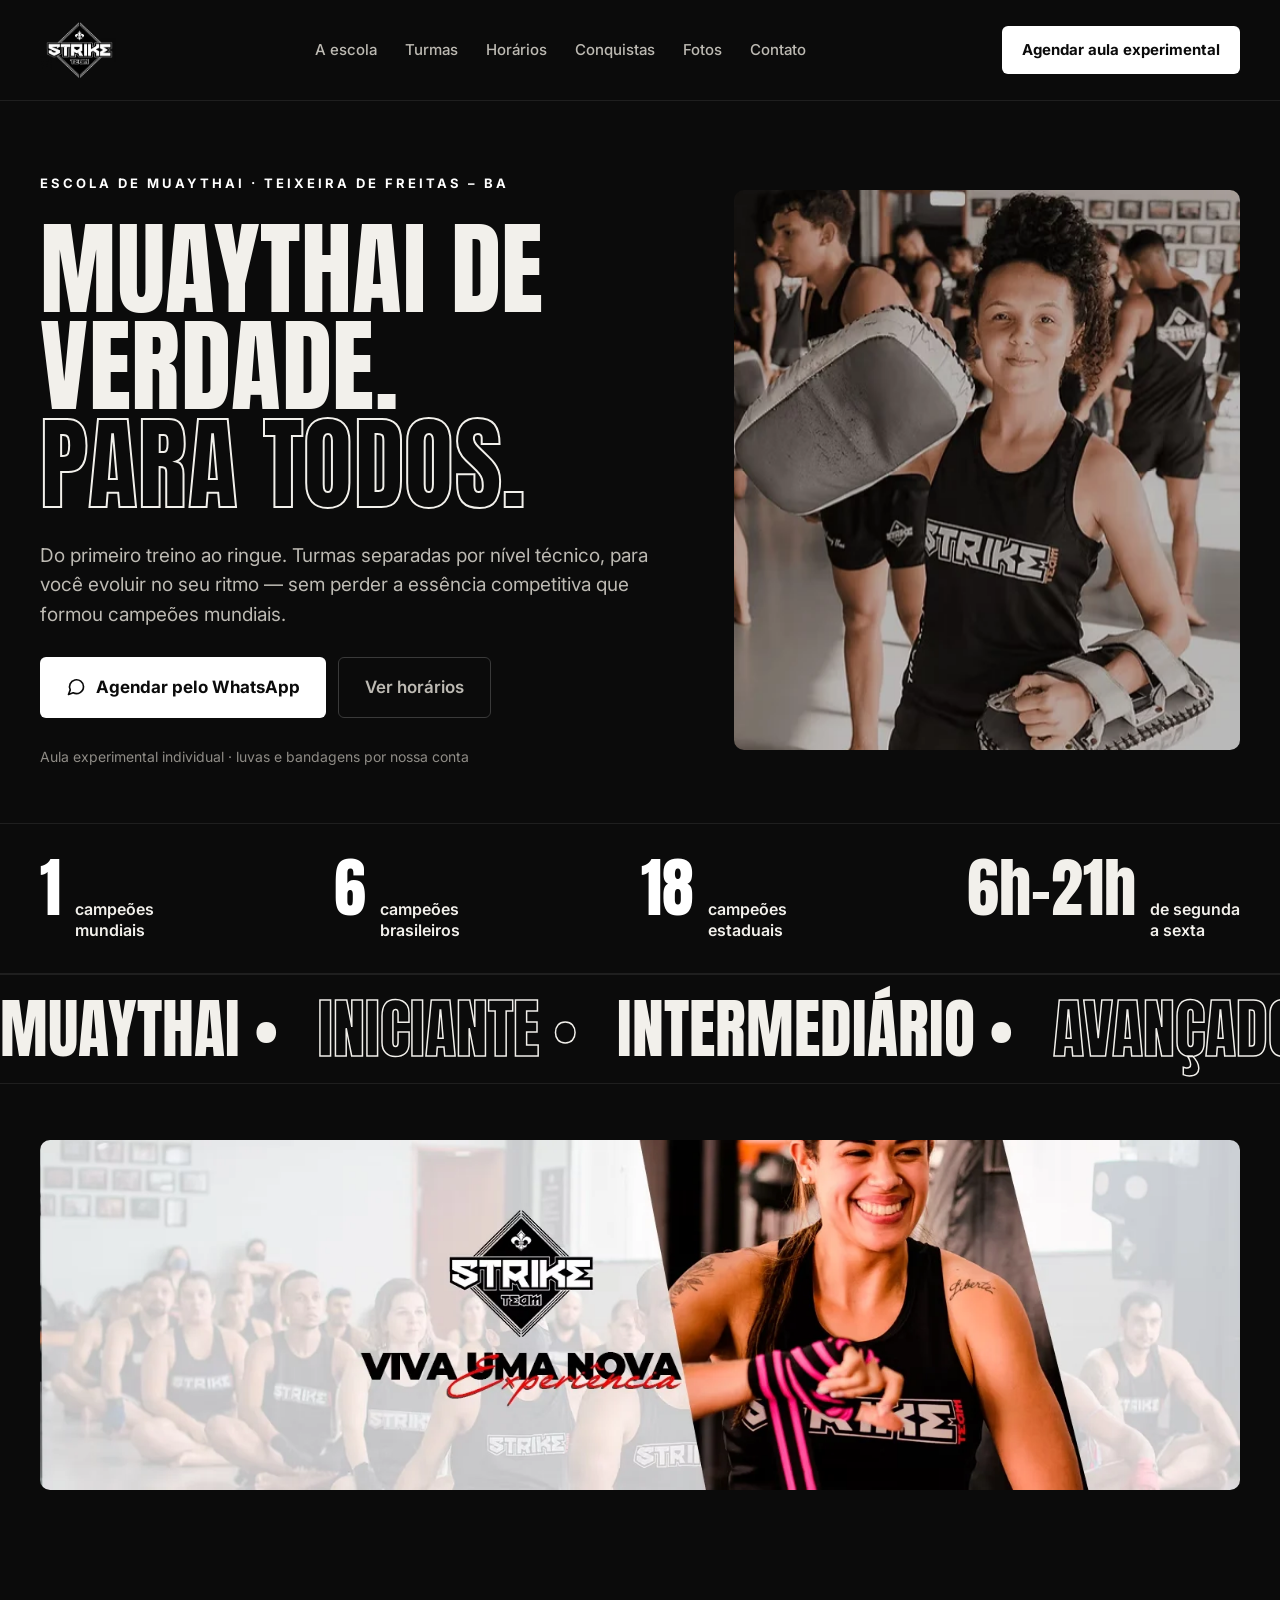
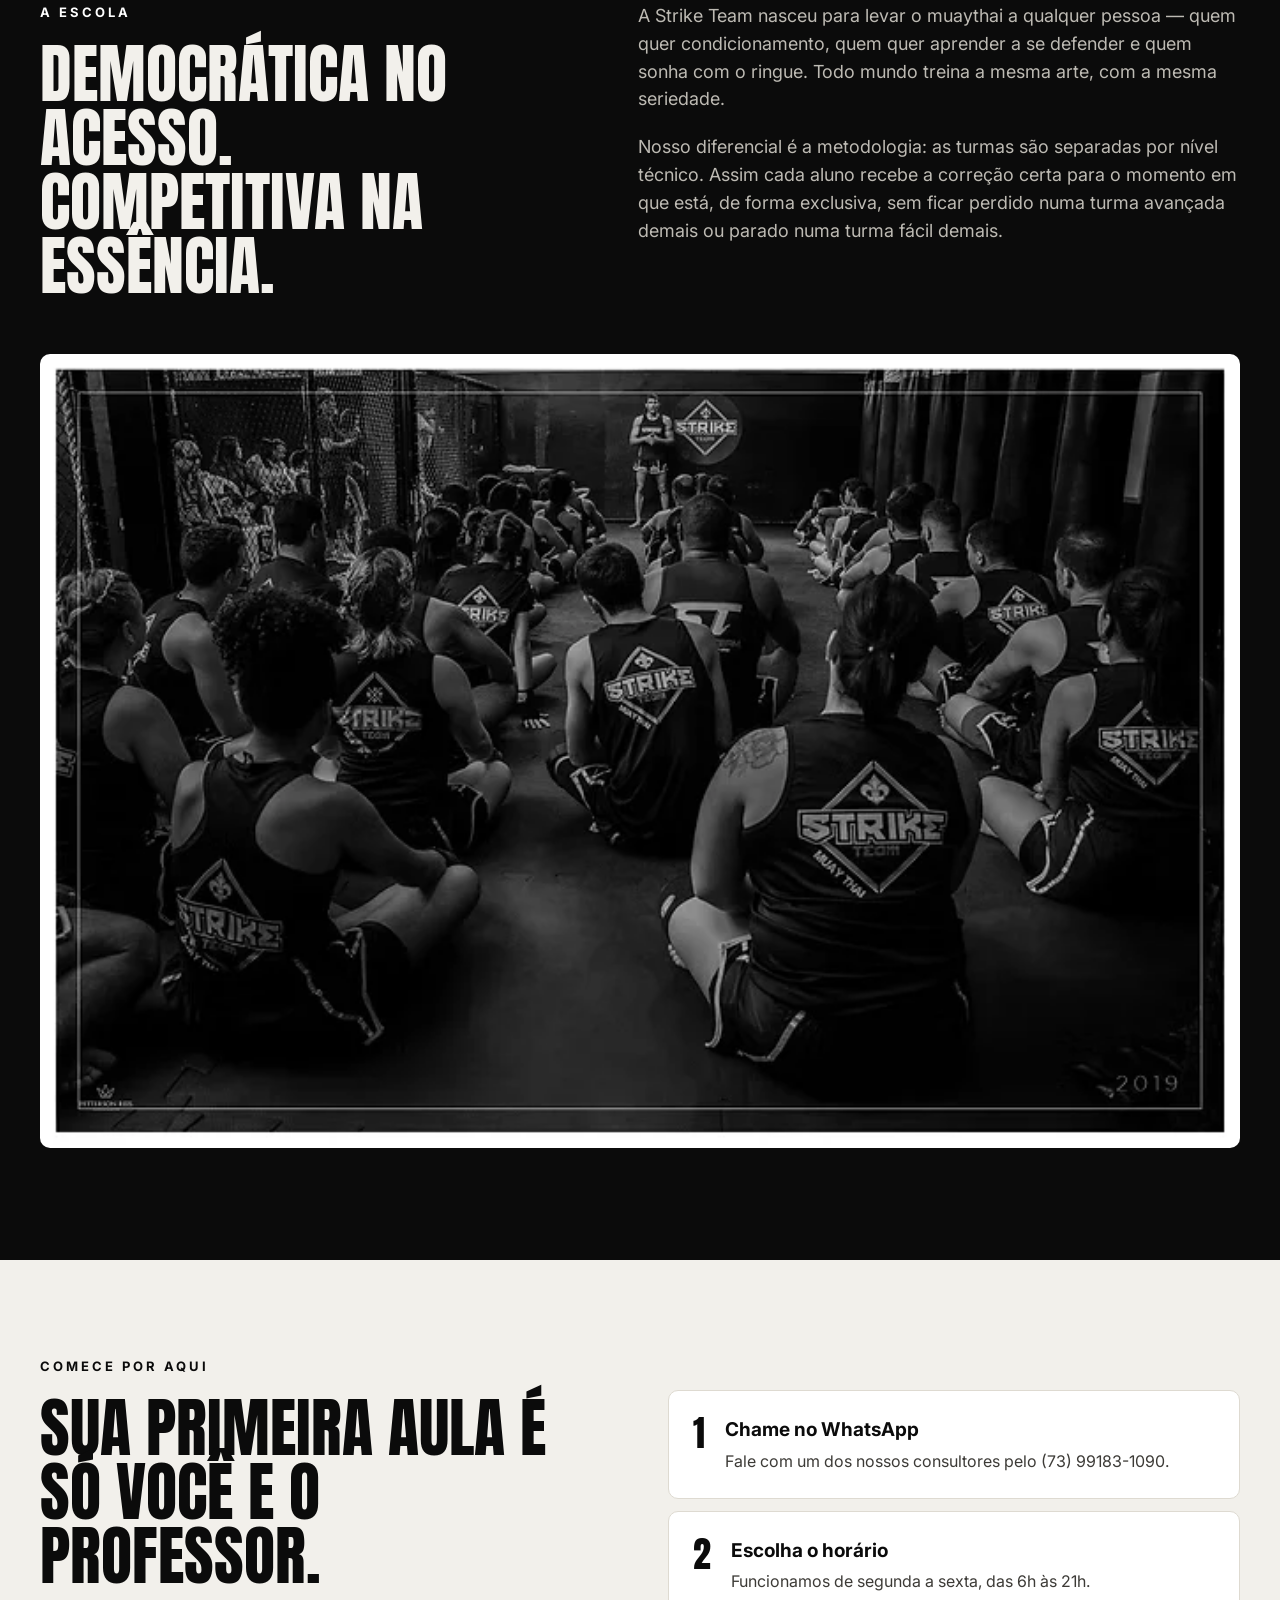
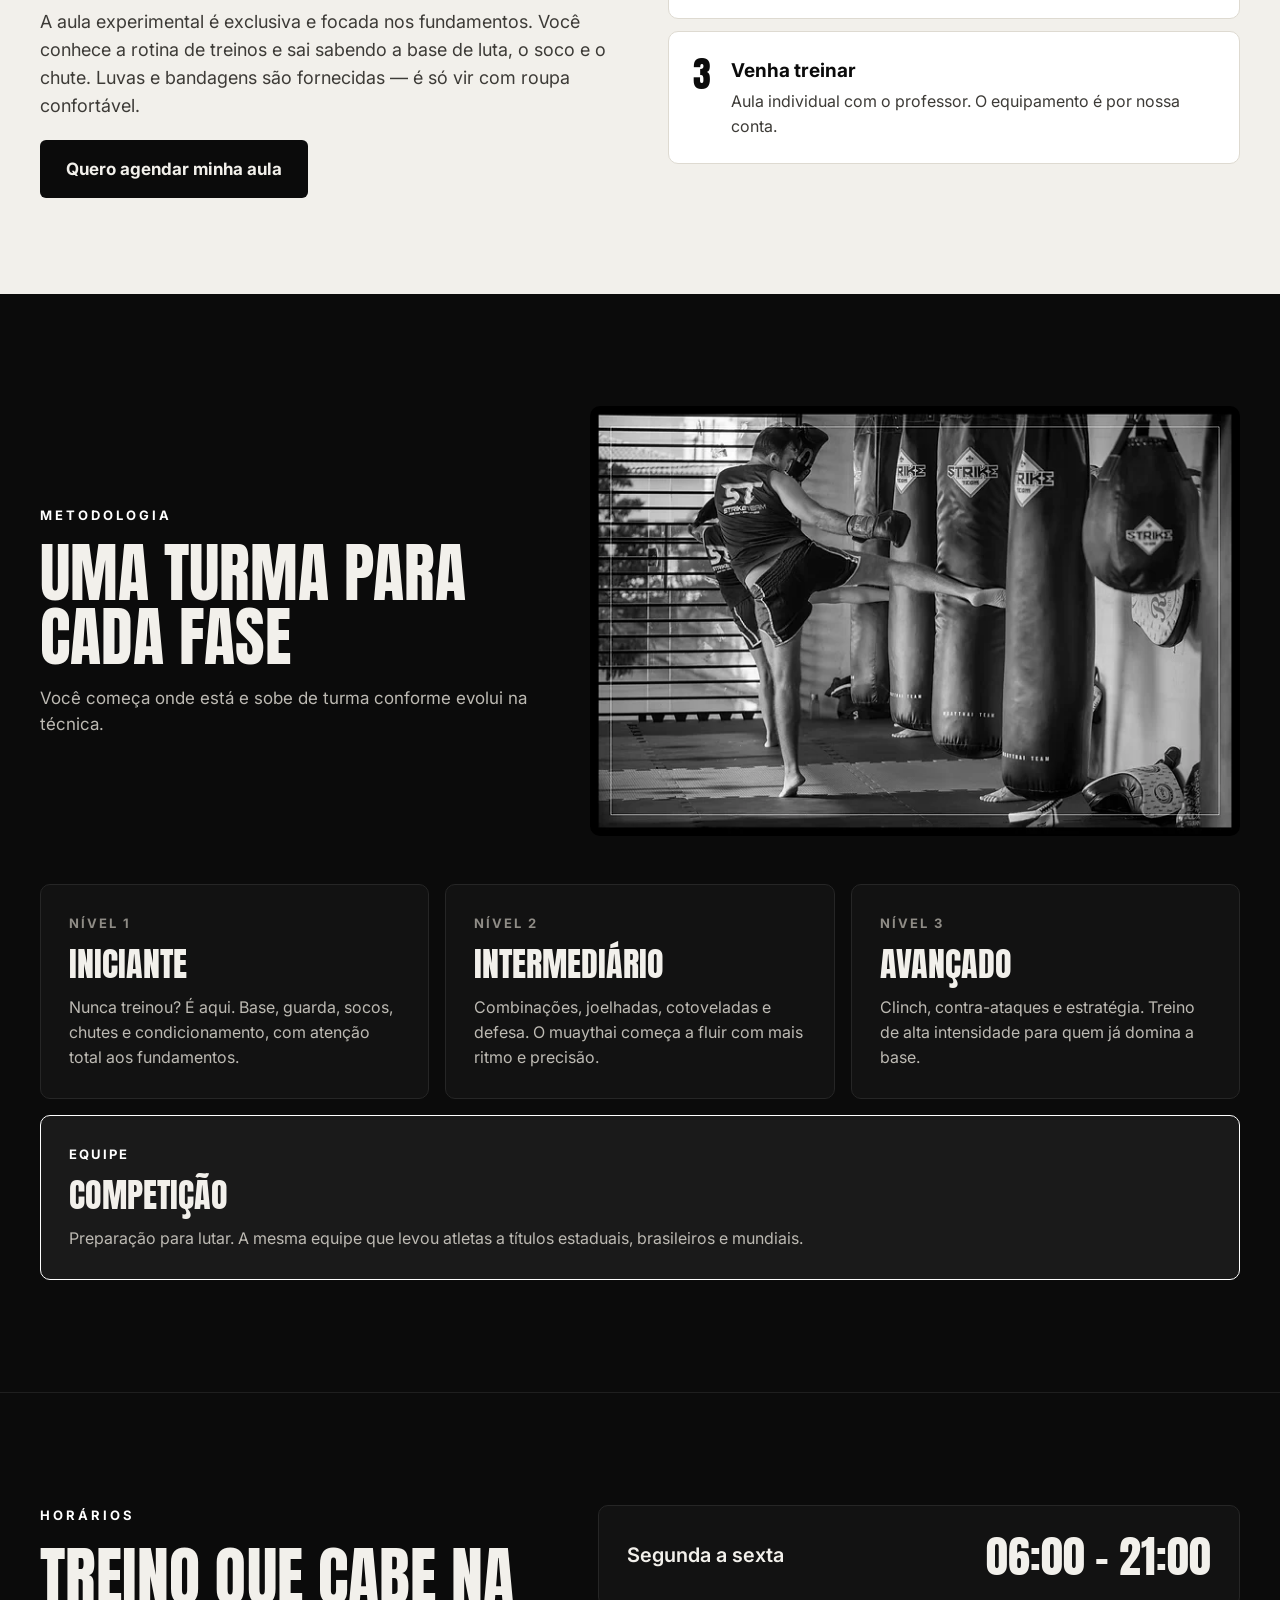
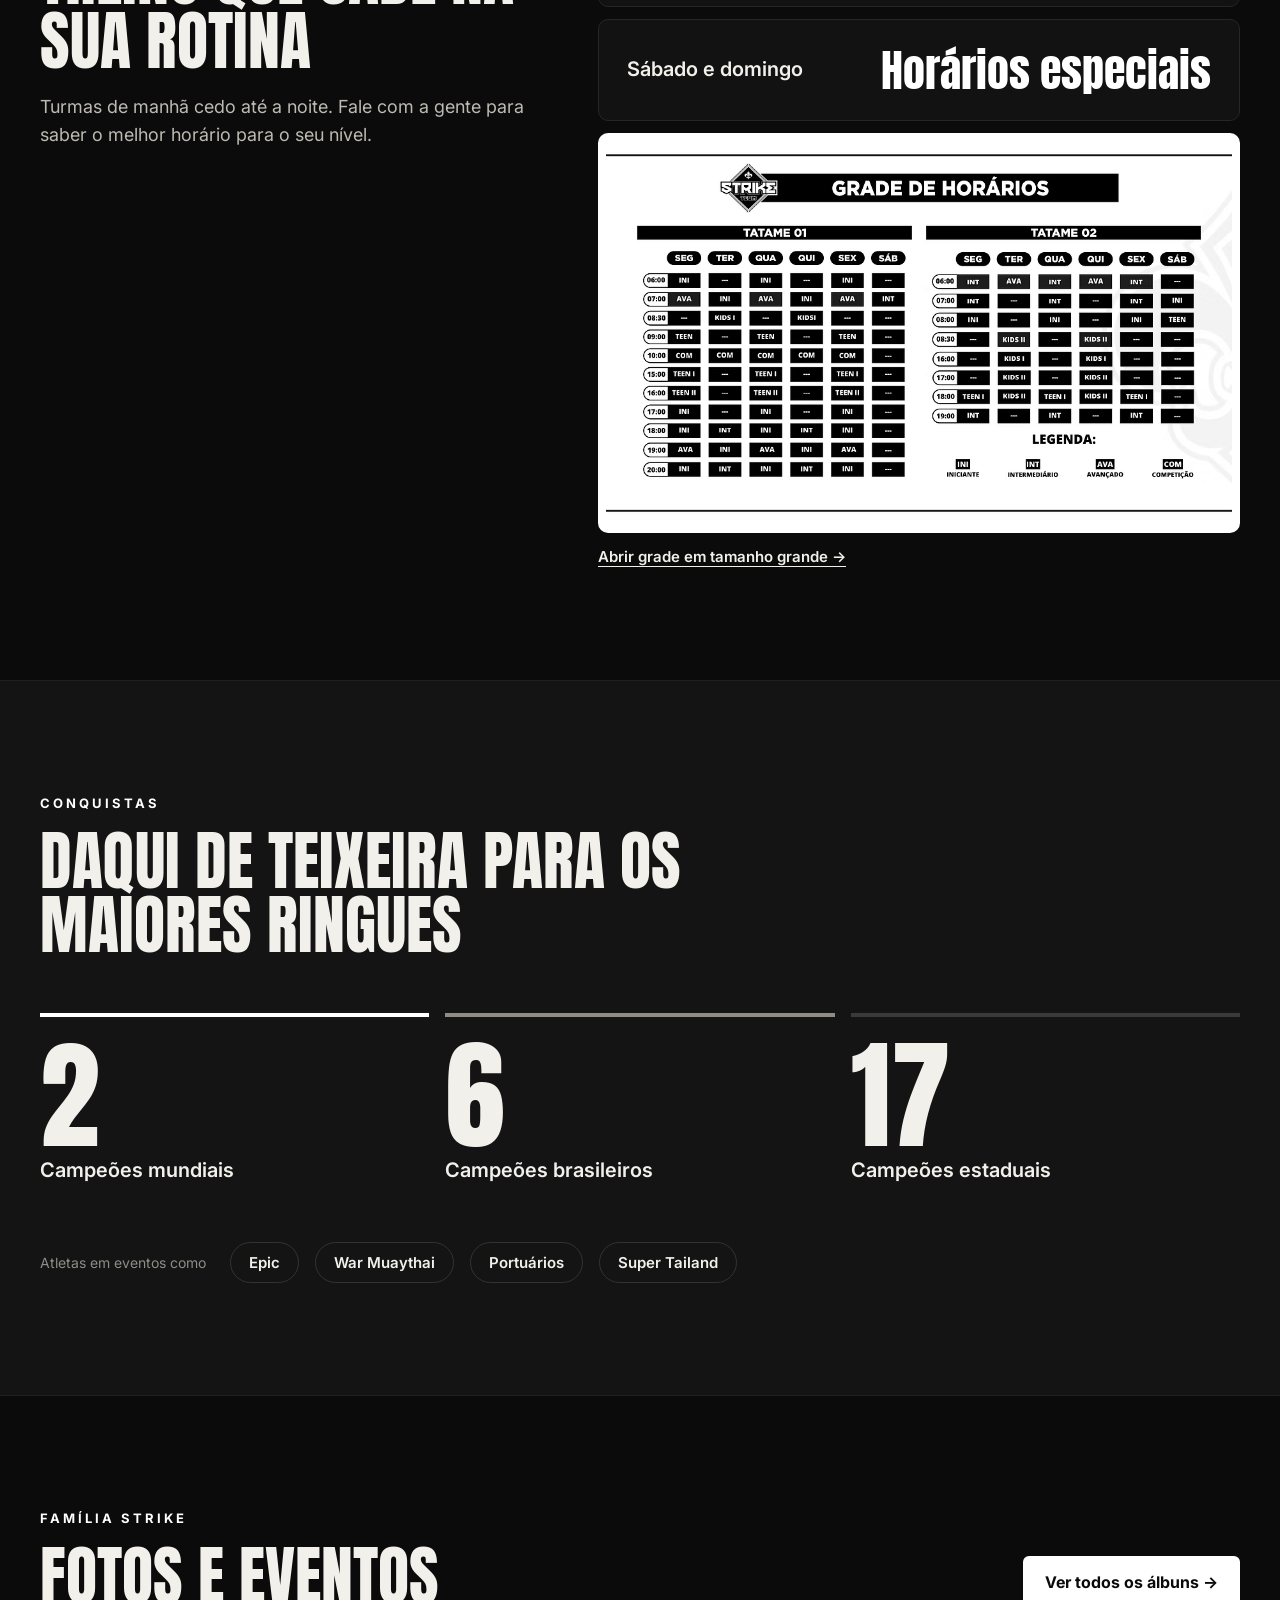
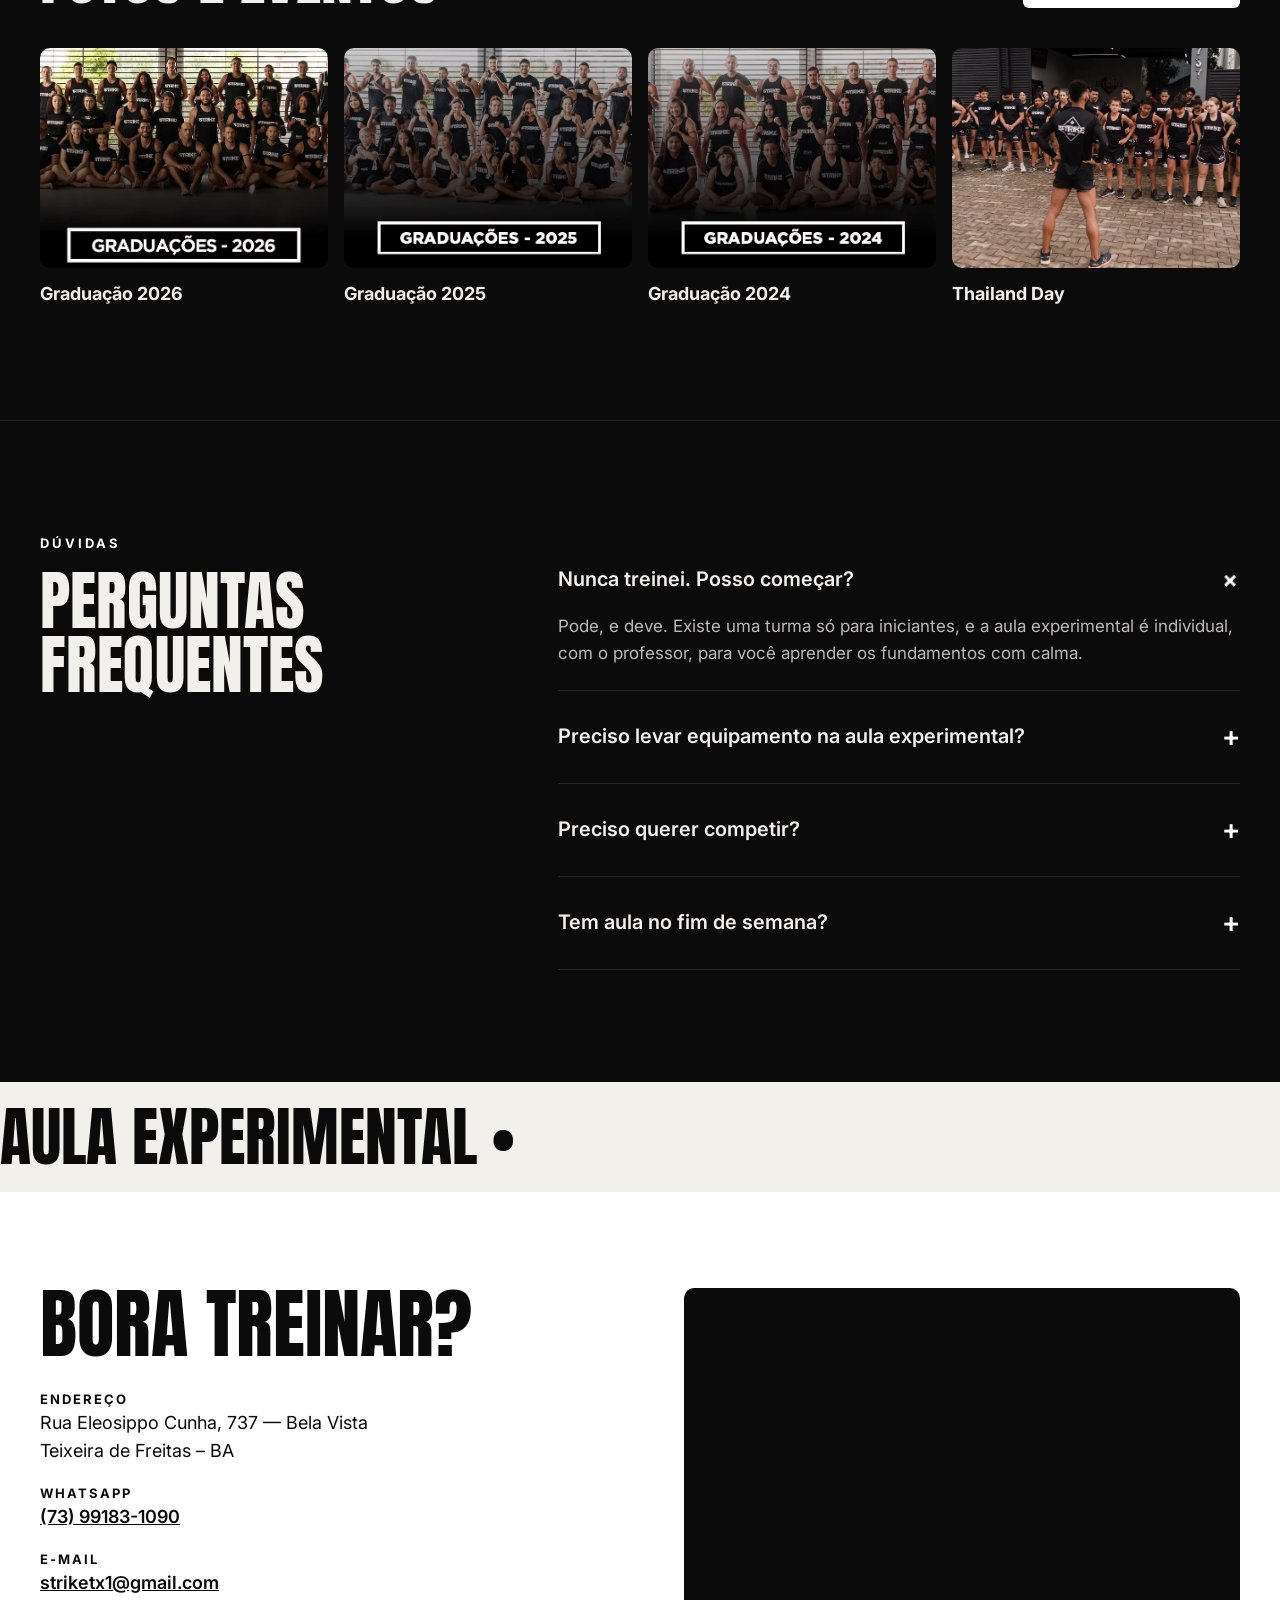
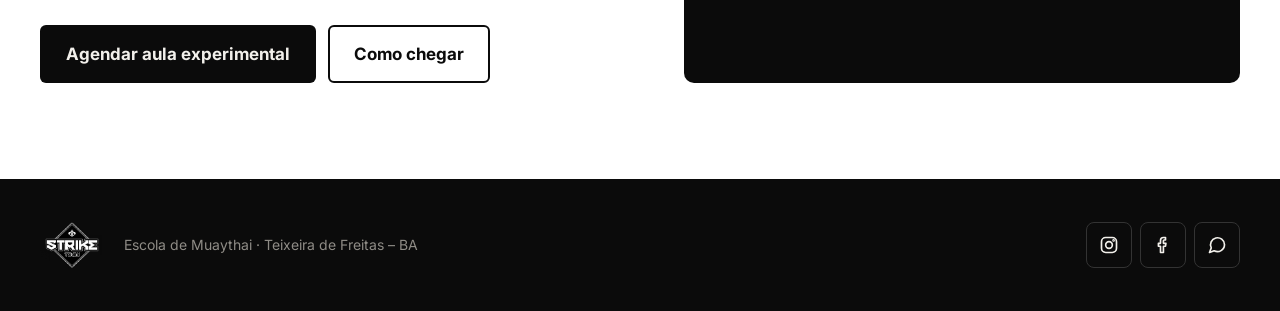
==== animado/index.html @ 76858cc4 "Versão animada do site em /animado Menu fixo com vidro, barra de progresso, entrada do título linha " ====
<!doctype html>
<html lang="pt-BR">
<head>
<meta charset="utf-8">
<meta name="description" content="Escola de Muaythai Strike Team em Teixeira de Freitas – BA. Turmas por nível, do iniciante à competição. Agende sua aula experimental.">
<title>[Animado] Strike Team — Escola de Muaythai em Teixeira de Freitas</title>
<meta name="viewport" content="width=device-width, initial-scale=1">
<link rel="icon" href="../img/logo.png">

<link rel="preconnect" href="https://fonts.googleapis.com">
<link href="https://fonts.googleapis.com/css2?family=Anton&amp;family=Inter:wght@400;500;600;700&amp;display=swap" rel="stylesheet">
<style>
body{margin:0;background:#0B0B0B}
a{color:#F2F0EB}a:hover{color:#FFFFFF}
.ph{background-color:#161616;background-image:repeating-linear-gradient(135deg,rgba(255,255,255,0.035) 0 2px,transparent 2px 14px);border:1px solid #262626}
.btn-red:hover{background:#D6D3CC !important;color:#0B0B0B !important}
.btn-ghost:hover{border-color:#F2F0EB !important;color:#F2F0EB !important}
.navlink{color:#BDBAB3;text-decoration:none}.navlink:hover{color:#F2F0EB}
.card:hover{border-color:#F2F0EB !important}
.tile:hover .tile-label{text-decoration:underline}
details summary{list-style:none;cursor:pointer}
details summary::-webkit-details-marker{display:none}
details[open] .plus{transform:rotate(45deg)}
</style>
<script>if(!(window.matchMedia&&matchMedia("(prefers-reduced-motion: reduce)").matches))document.documentElement.classList.add("js")</script>
<link rel="stylesheet" href="fx.css">
</head>
<body>



<div style="width: 100%; background: #0B0B0B; color: #F2F0EB; font-family: Inter, system-ui, sans-serif; font-size: 16px; line-height: 1.55">


<header style="border-bottom: 1px solid #1F1F1F">
<div style="max-width: 1200px; margin: 0 auto; padding: 18px 24px; display: flex; flex-wrap: wrap; align-items: center; justify-content: space-between; gap: 16px 32px">
<a href="#topo" style="display: flex; align-items: center; min-height: 44px">
<img src="../img/logo.png" alt="Strike Team — início" style="height: 64px; width: auto; display: block">
</a>
<nav aria-label="Principal" style="display: flex; flex-wrap: wrap; gap: 8px 28px; font-size: 15px; font-weight: 500">
<a class="navlink" href="#escola">A escola</a>
<a class="navlink" href="#turmas">Turmas</a>
<a class="navlink" href="#horarios">Horários</a>
<a class="navlink" href="#conquistas">Conquistas</a>
<a class="navlink" href="fotos.html">Fotos</a>
<a class="navlink" href="#contato">Contato</a>
</nav>
<a class="btn-red" href="https://wa.me/5573991831090?text=Ol%C3%A1!%20Quero%20agendar%20minha%20aula%20experimental%20na%20Strike%20Team." style="background: #FFFFFF; color: #0B0B0B; text-decoration: none; font-weight: 700; font-size: 15px; padding: 12px 20px; border-radius: 6px; min-height: 44px; box-sizing: border-box; display: inline-flex; align-items: center">Agendar aula experimental</a>
</div>
</header>


<section id="topo" style="max-width: 1200px; margin: 0 auto; padding: 72px 24px 56px; display: flex; flex-wrap: wrap; gap: 48px; align-items: center">
<div style="flex: 1 1 520px; min-width: 0; display: flex; flex-direction: column; gap: 28px">
<p style="margin: 0; font-size: 13px; font-weight: 700; letter-spacing: 3px; text-transform: uppercase; color: #FFFFFF">Escola de Muaythai · Teixeira de Freitas – BA</p>
<h1 style="margin: 0; font-family: Anton, Impact, sans-serif; font-weight: 400; font-size: clamp(56px, 8vw, 112px); line-height: 0.95; letter-spacing: 0.5px; text-transform: uppercase">Muaythai de verdade.<br><span style="color: transparent; -webkit-text-stroke: 2px #F2F0EB">Para todos.</span></h1>
<p style="margin: 0; font-size: 19px; color: #BDBAB3; max-width: 34em">Do primeiro treino ao ringue. Turmas separadas por nível técnico, para você evoluir no seu ritmo — sem perder a essência competitiva que formou campeões mundiais.</p>
<div style="display: flex; flex-wrap: wrap; gap: 12px">
<a class="btn-red" href="https://wa.me/5573991831090?text=Ol%C3%A1!%20Quero%20agendar%20minha%20aula%20experimental%20na%20Strike%20Team." style="background: #FFFFFF; color: #0B0B0B; text-decoration: none; font-weight: 700; font-size: 17px; padding: 16px 26px; border-radius: 6px; display: inline-flex; align-items: center; gap: 10px; min-height: 52px; box-sizing: border-box">
<svg aria-hidden="true" width="20" height="20" viewBox="0 0 24 24" fill="none" stroke="currentColor" stroke-width="2" stroke-linecap="round" stroke-linejoin="round"><path d="M21 11.5a8.4 8.4 0 0 1-12.4 7.4L3 21l2.1-5.5A8.4 8.4 0 1 1 21 11.5z"></path></svg>
Agendar pelo WhatsApp</a>
<a class="btn-ghost" href="#horarios" style="border: 1px solid #3A3A3A; color: #BDBAB3; text-decoration: none; font-weight: 600; font-size: 17px; padding: 16px 26px; border-radius: 6px; display: inline-flex; align-items: center; min-height: 52px; box-sizing: border-box">Ver horários</a>
</div>
<p style="margin: 0; font-size: 14px; color: #8F8C86">Aula experimental individual · luvas e bandagens por nossa conta</p>
</div>
<img src="../img/aluna.webp" alt="Aluna da Strike Team segurando aparadores no tatame, com a turma treinando ao fundo" style="flex: 1 1 380px; min-width: 0; height: 560px; border-radius: 10px; object-fit: cover; object-position: center 30%; display: block">
</section>


<section aria-label="Resultados" style="border-top: 1px solid #1F1F1F; border-bottom: 1px solid #1F1F1F">
<div style="max-width: 1200px; margin: 0 auto; padding: 32px 24px; display: flex; flex-wrap: wrap; gap: 24px 48px; justify-content: space-between; align-items: center">
<div style="display: flex; align-items: baseline; gap: 14px"><span style="font-family: Anton, Impact, sans-serif; font-size: 64px; line-height: 1; color: #FFFFFF">2</span><span style="font-weight: 600; font-size: 16px; line-height: 1.3">campeões<br>mundiais</span></div>
<div style="display: flex; align-items: baseline; gap: 14px"><span style="font-family: Anton, Impact, sans-serif; font-size: 64px; line-height: 1; color: #FFFFFF">6</span><span style="font-weight: 600; font-size: 16px; line-height: 1.3">campeões<br>brasileiros</span></div>
<div style="display: flex; align-items: baseline; gap: 14px"><span style="font-family: Anton, Impact, sans-serif; font-size: 64px; line-height: 1; color: #FFFFFF">18</span><span style="font-weight: 600; font-size: 16px; line-height: 1.3">campeões<br>estaduais</span></div>
<div style="display: flex; align-items: baseline; gap: 14px"><span style="font-family: Anton, Impact, sans-serif; font-size: 64px; line-height: 1">6h–21h</span><span style="font-weight: 600; font-size: 16px; line-height: 1.3">de segunda<br>a sexta</span></div>
</div>
</section>


<section aria-label="Viva uma nova experiência" style="max-width: 1200px; margin: 0 auto; padding: 56px 24px 0">
<a href="https://wa.me/5573991831090?text=Ol%C3%A1!%20Quero%20agendar%20minha%20aula%20experimental%20na%20Strike%20Team." style="display: block; border-radius: 10px; overflow: hidden">
<img src="../img/capa.webp" alt="Strike Team — Viva uma nova experiência. Aluna sorrindo com bandagens rosa e turma ao fundo" style="width: 100%; height: auto; display: block">
</a>
</section>


<section id="escola" style="max-width: 1200px; margin: 0 auto; padding: 112px 24px; display: flex; flex-wrap: wrap; gap: 56px; align-items: flex-start">
<div style="flex: 1 1 420px; min-width: 0; display: flex; flex-direction: column; gap: 20px">
<p style="margin: 0; font-size: 13px; font-weight: 700; letter-spacing: 3px; text-transform: uppercase; color: #FFFFFF">A escola</p>
<h2 style="margin: 0; font-family: Anton, Impact, sans-serif; font-weight: 400; font-size: clamp(40px, 5vw, 64px); line-height: 1; text-transform: uppercase">Democrática no acesso.<br>Competitiva na essência.</h2>
</div>
<div style="flex: 1 1 480px; min-width: 0; display: flex; flex-direction: column; gap: 20px; font-size: 18px; color: #BDBAB3">
<p style="margin: 0">A Strike Team nasceu para levar o muaythai a qualquer pessoa — quem quer condicionamento, quem quer aprender a se defender e quem sonha com o ringue. Todo mundo treina a mesma arte, com a mesma seriedade.</p>
<p style="margin: 0">Nosso diferencial é a metodologia: as turmas são separadas por nível técnico. Assim cada aluno recebe a correção certa para o momento em que está, de forma exclusiva, sem ficar perdido numa turma avançada demais ou parado numa turma fácil demais.</p>
</div>
<img src="../img/tatame.webp" alt="Alunos da Strike Team sentados no tatame ouvindo o professor" style="flex: 1 1 100%; width: 100%; min-width: 0; height: auto; border-radius: 10px; display: block">
</section>


<section aria-labelledby="exp-title" style="background: #F2F0EB; color: #0B0B0B">
<div style="max-width: 1200px; margin: 0 auto; padding: 96px 24px; display: flex; flex-wrap: wrap; gap: 56px; align-items: center">
<div style="flex: 1 1 440px; min-width: 0; display: flex; flex-direction: column; gap: 20px">
<p style="margin: 0; font-size: 13px; font-weight: 700; letter-spacing: 3px; text-transform: uppercase; color: #0B0B0B">Comece por aqui</p>
<h2 id="exp-title" style="margin: 0; font-family: Anton, Impact, sans-serif; font-weight: 400; font-size: clamp(40px, 5vw, 64px); line-height: 1; text-transform: uppercase">Sua primeira aula é só você e o professor.</h2>
<p style="margin: 0; font-size: 18px; color: #3D3B37">A aula experimental é exclusiva e focada nos fundamentos. Você conhece a rotina de treinos e sai sabendo a base de luta, o soco e o chute. Luvas e bandagens são fornecidas — é só vir com roupa confortável.</p>
<a href="https://wa.me/5573991831090?text=Ol%C3%A1!%20Quero%20agendar%20minha%20aula%20experimental%20na%20Strike%20Team." style="align-self: flex-start; background: #0B0B0B; color: #F2F0EB; text-decoration: none; font-weight: 700; font-size: 17px; padding: 16px 26px; border-radius: 6px; min-height: 52px; box-sizing: border-box; display: inline-flex; align-items: center">Quero agendar minha aula</a>
</div>
<ol style="flex: 1 1 440px; min-width: 0; margin: 0; padding: 0; list-style: none; display: flex; flex-direction: column; gap: 12px">
<li style="display: flex; gap: 20px; align-items: flex-start; background: #FFFFFF; border: 1px solid #DEDAD1; border-radius: 10px; padding: 24px">
<span style="font-family: Anton, Impact, sans-serif; font-size: 36px; line-height: 1; color: #0B0B0B">01</span>
<div><h3 style="margin: 0 0 4px; font-size: 19px; font-weight: 700">Chame no WhatsApp</h3><p style="margin: 0; color: #3D3B37">Fale com um dos nossos consultores pelo (73) 99183-1090.</p></div>
</li>
<li style="display: flex; gap: 20px; align-items: flex-start; background: #FFFFFF; border: 1px solid #DEDAD1; border-radius: 10px; padding: 24px">
<span style="font-family: Anton, Impact, sans-serif; font-size: 36px; line-height: 1; color: #0B0B0B">02</span>
<div><h3 style="margin: 0 0 4px; font-size: 19px; font-weight: 700">Escolha o horário</h3><p style="margin: 0; color: #3D3B37">Funcionamos de segunda a sexta, das 6h às 21h.</p></div>
</li>
<li style="display: flex; gap: 20px; align-items: flex-start; background: #FFFFFF; border: 1px solid #DEDAD1; border-radius: 10px; padding: 24px">
<span style="font-family: Anton, Impact, sans-serif; font-size: 36px; line-height: 1; color: #0B0B0B">03</span>
<div><h3 style="margin: 0 0 4px; font-size: 19px; font-weight: 700">Venha treinar</h3><p style="margin: 0; color: #3D3B37">Aula individual com o professor. O equipamento é por nossa conta.</p></div>
</li>
</ol>
</div>
</section>


<section id="turmas" style="max-width: 1200px; margin: 0 auto; padding: 112px 24px; display: flex; flex-direction: column; gap: 48px">
<div style="display: flex; flex-wrap: wrap; gap: 40px; justify-content: space-between; align-items: center">
<div style="flex: 1 1 380px; min-width: 0; display: flex; flex-direction: column; gap: 16px">
<p style="margin: 0; font-size: 13px; font-weight: 700; letter-spacing: 3px; text-transform: uppercase; color: #FFFFFF">Metodologia</p>
<h2 style="margin: 0; font-family: Anton, Impact, sans-serif; font-weight: 400; font-size: clamp(40px, 5vw, 64px); line-height: 1; text-transform: uppercase">Uma turma para cada fase</h2>
<p style="margin: 0; color: #BDBAB3; font-size: 17px">Você começa onde está e sobe de turma conforme evolui na técnica.</p>
</div>
<img src="../img/metodologia.webp" alt="Atleta da Strike Team chutando o saco de pancada" style="flex: 1 1 520px; min-width: 0; width: 100%; height: auto; border-radius: 10px; display: block">
</div>
<div style="display: flex; flex-wrap: wrap; gap: 16px">
<article class="card" style="flex: 1 1 240px; min-width: 0; border: 1px solid #262626; border-radius: 10px; padding: 28px; display: flex; flex-direction: column; gap: 14px; background: #121212">
<span style="font-size: 13px; font-weight: 700; letter-spacing: 2px; color: #8F8C86">NÍVEL 1</span>
<h3 style="margin: 0; font-family: Anton, Impact, sans-serif; font-weight: 400; font-size: 34px; text-transform: uppercase; line-height: 1">Iniciante</h3>
<p style="margin: 0; color: #BDBAB3">Nunca treinou? É aqui. Base, guarda, socos, chutes e condicionamento, com atenção total aos fundamentos.</p>
</article>
<article class="card" style="flex: 1 1 240px; min-width: 0; border: 1px solid #262626; border-radius: 10px; padding: 28px; display: flex; flex-direction: column; gap: 14px; background: #121212">
<span style="font-size: 13px; font-weight: 700; letter-spacing: 2px; color: #8F8C86">NÍVEL 2</span>
<h3 style="margin: 0; font-family: Anton, Impact, sans-serif; font-weight: 400; font-size: 34px; text-transform: uppercase; line-height: 1">Intermediário</h3>
<p style="margin: 0; color: #BDBAB3">Combinações, joelhadas, cotoveladas e defesa. O muaythai começa a fluir com mais ritmo e precisão.</p>
</article>
<article class="card" style="flex: 1 1 240px; min-width: 0; border: 1px solid #262626; border-radius: 10px; padding: 28px; display: flex; flex-direction: column; gap: 14px; background: #121212">
<span style="font-size: 13px; font-weight: 700; letter-spacing: 2px; color: #8F8C86">NÍVEL 3</span>
<h3 style="margin: 0; font-family: Anton, Impact, sans-serif; font-weight: 400; font-size: 34px; text-transform: uppercase; line-height: 1">Avançado</h3>
<p style="margin: 0; color: #BDBAB3">Clinch, contra-ataques e estratégia. Treino de alta intensidade para quem já domina a base.</p>
</article>
<article class="card" style="flex: 1 1 240px; min-width: 0; border: 1px solid #FFFFFF; border-radius: 10px; padding: 28px; display: flex; flex-direction: column; gap: 14px; background: #1A1A1A">
<span style="font-size: 13px; font-weight: 700; letter-spacing: 2px; color: #FFFFFF">EQUIPE</span>
<h3 style="margin: 0; font-family: Anton, Impact, sans-serif; font-weight: 400; font-size: 34px; text-transform: uppercase; line-height: 1">Competição</h3>
<p style="margin: 0; color: #BDBAB3">Preparação para lutar. A mesma equipe que levou atletas a títulos estaduais, brasileiros e mundiais.</p>
</article>
</div>
</section>


<section id="horarios" style="border-top: 1px solid #1F1F1F">
<div style="max-width: 1200px; margin: 0 auto; padding: 112px 24px; display: flex; flex-wrap: wrap; gap: 56px; align-items: flex-start">
<div style="flex: 1 1 380px; min-width: 0; display: flex; flex-direction: column; gap: 20px">
<p style="margin: 0; font-size: 13px; font-weight: 700; letter-spacing: 3px; text-transform: uppercase; color: #FFFFFF">Horários</p>
<h2 style="margin: 0; font-family: Anton, Impact, sans-serif; font-weight: 400; font-size: clamp(40px, 5vw, 64px); line-height: 1; text-transform: uppercase">Treino que cabe na sua rotina</h2>
<p style="margin: 0; font-size: 18px; color: #BDBAB3">Turmas de manhã cedo até a noite. Fale com a gente para saber o melhor horário para o seu nível.</p>
</div>
<div style="flex: 1 1 520px; min-width: 0; display: flex; flex-direction: column; gap: 12px">
<div style="display: flex; flex-wrap: wrap; justify-content: space-between; align-items: center; gap: 12px; border: 1px solid #262626; border-radius: 10px; padding: 28px; background: #121212">
<span style="font-size: 20px; font-weight: 600">Segunda a sexta</span>
<span style="font-family: Anton, Impact, sans-serif; font-size: 44px; line-height: 1">06:00 – 21:00</span>
</div>
<div style="display: flex; flex-wrap: wrap; justify-content: space-between; align-items: center; gap: 12px; border: 1px solid #262626; border-radius: 10px; padding: 28px; background: #121212">
<span style="font-size: 20px; font-weight: 600">Sábado e domingo</span>
<span style="font-family: Anton, Impact, sans-serif; font-size: 44px; line-height: 1; color: #FFFFFF">Horários especiais</span>
</div>
<a href="../img/grade.png" target="_blank" style="display: block; background: #FFFFFF; border-radius: 10px; padding: 8px; text-decoration: none">
<img src="../img/grade.png" alt="Grade de horários da Strike Team: Tatame 01 e Tatame 02, de segunda a sábado, com turmas iniciante, intermediário, avançado, competição, kids e teen" style="width: 100%; height: auto; display: block">
</a>
<a href="../img/grade.png" style="font-size: 15px; font-weight: 600; text-underline-offset: 4px; align-self: flex-start">Abrir grade em tamanho grande →</a>
</div>
</div>
</section>


<section id="conquistas" style="background: #141414; border-top: 1px solid #1F1F1F; border-bottom: 1px solid #1F1F1F">
<div style="max-width: 1200px; margin: 0 auto; padding: 112px 24px; display: flex; flex-direction: column; gap: 56px">
<div style="display: flex; flex-direction: column; gap: 16px; max-width: 760px">
<p style="margin: 0; font-size: 13px; font-weight: 700; letter-spacing: 3px; text-transform: uppercase; color: #FFFFFF">Conquistas</p>
<h2 style="margin: 0; font-family: Anton, Impact, sans-serif; font-weight: 400; font-size: clamp(40px, 5vw, 64px); line-height: 1; text-transform: uppercase">Daqui de Teixeira para os maiores ringues</h2>
</div>
<div style="display: flex; flex-wrap: wrap; gap: 16px">
<div style="flex: 1 1 280px; min-width: 0; border-top: 4px solid #FFFFFF; padding-top: 24px; display: flex; flex-direction: column; gap: 6px">
<span style="font-family: Anton, Impact, sans-serif; font-size: 120px; line-height: 0.9">2</span>
<span style="font-size: 20px; font-weight: 600">Campeões mundiais</span>
</div>
<div style="flex: 1 1 280px; min-width: 0; border-top: 4px solid #8F8C86; padding-top: 24px; display: flex; flex-direction: column; gap: 6px">
<span style="font-family: Anton, Impact, sans-serif; font-size: 120px; line-height: 0.9">6</span>
<span style="font-size: 20px; font-weight: 600">Campeões brasileiros</span>
</div>
<div style="flex: 1 1 280px; min-width: 0; border-top: 4px solid #3A3A3A; padding-top: 24px; display: flex; flex-direction: column; gap: 6px">
<span style="font-family: Anton, Impact, sans-serif; font-size: 120px; line-height: 0.9">18</span>
<span style="font-size: 20px; font-weight: 600">Campeões estaduais</span>
</div>
</div>
<div style="display: flex; flex-wrap: wrap; align-items: center; gap: 12px 16px">
<span style="font-size: 14px; color: #8F8C86; margin-right: 8px">Atletas em eventos como</span>
<span style="border: 1px solid #333; border-radius: 999px; padding: 8px 18px; font-weight: 600; font-size: 15px">Epic</span>
<span style="border: 1px solid #333; border-radius: 999px; padding: 8px 18px; font-weight: 600; font-size: 15px">War Muaythai</span>
<span style="border: 1px solid #333; border-radius: 999px; padding: 8px 18px; font-weight: 600; font-size: 15px">Portuários</span>
<span style="border: 1px solid #333; border-radius: 999px; padding: 8px 18px; font-weight: 600; font-size: 15px">Super Tailand</span>
</div>
</div>
</section>


<section id="fotos" style="max-width: 1200px; margin: 0 auto; padding: 112px 24px; display: flex; flex-direction: column; gap: 40px">
<div style="display: flex; flex-wrap: wrap; gap: 24px; justify-content: space-between; align-items: flex-end">
<div style="display: flex; flex-direction: column; gap: 16px">
<p style="margin: 0; font-size: 13px; font-weight: 700; letter-spacing: 3px; text-transform: uppercase; color: #FFFFFF">Família Strike</p>
<h2 style="margin: 0; font-family: Anton, Impact, sans-serif; font-weight: 400; font-size: clamp(40px, 5vw, 64px); line-height: 1; text-transform: uppercase">Fotos e eventos</h2>
</div>
<a href="fotos.html" style="background: #FFFFFF; color: #0B0B0B; text-decoration: none; font-weight: 700; font-size: 16px; padding: 14px 22px; border-radius: 6px; min-height: 48px; box-sizing: border-box; display: inline-flex; align-items: center">Ver todos os álbuns →</a>
</div>
<div style="display: flex; flex-wrap: wrap; gap: 16px">
<a class="tile" href="fotos.html" style="flex: 1 1 260px; min-width: 0; text-decoration: none; color: #F2F0EB; display: flex; flex-direction: column; gap: 12px">
<img src="../img/graduacao-2026.webp" alt="Turma da graduação 2026 da Strike Team" style="width: 100%; height: 220px; object-fit: cover; object-position: center top; border-radius: 10px; display: block">
<span class="tile-label" style="font-weight: 700; font-size: 18px">Graduação 2026</span>
</a>
<a class="tile" href="fotos.html" style="flex: 1 1 260px; min-width: 0; text-decoration: none; color: #F2F0EB; display: flex; flex-direction: column; gap: 12px">
<img src="../img/graduacao-2025.webp" alt="Turma da graduação 2025 da Strike Team" style="width: 100%; height: 220px; object-fit: cover; object-position: center top; border-radius: 10px; display: block">
<span class="tile-label" style="font-weight: 700; font-size: 18px">Graduação 2025</span>
</a>
<a class="tile" href="fotos.html" style="flex: 1 1 260px; min-width: 0; text-decoration: none; color: #F2F0EB; display: flex; flex-direction: column; gap: 12px">
<img src="../img/graduacao-2024.webp" alt="Turma da graduação 2024 da Strike Team" style="width: 100%; height: 220px; object-fit: cover; object-position: center top; border-radius: 10px; display: block">
<span class="tile-label" style="font-weight: 700; font-size: 18px">Graduação 2024</span>
</a>
<a class="tile" href="fotos.html" style="flex: 1 1 260px; min-width: 0; text-decoration: none; color: #F2F0EB; display: flex; flex-direction: column; gap: 12px">
<img src="../img/thailand-day.webp" alt="Alunos da Strike Team aquecendo em frente à academia no Thailand Day" style="width: 100%; height: 220px; object-fit: cover; border-radius: 10px; display: block">
<span class="tile-label" style="font-weight: 700; font-size: 18px">Thailand Day</span>
</a>
</div>
</section>


<section aria-labelledby="faq-title" style="border-top: 1px solid #1F1F1F">
<div style="max-width: 1200px; margin: 0 auto; padding: 112px 24px; display: flex; flex-wrap: wrap; gap: 56px; align-items: flex-start">
<div style="flex: 1 1 340px; min-width: 0; display: flex; flex-direction: column; gap: 16px">
<p style="margin: 0; font-size: 13px; font-weight: 700; letter-spacing: 3px; text-transform: uppercase; color: #FFFFFF">Dúvidas</p>
<h2 id="faq-title" style="margin: 0; font-family: Anton, Impact, sans-serif; font-weight: 400; font-size: clamp(40px, 5vw, 64px); line-height: 1; text-transform: uppercase">Perguntas frequentes</h2>
</div>
<div style="flex: 1 1 560px; min-width: 0; display: flex; flex-direction: column">
<details style="border-bottom: 1px solid #262626; padding: 24px 0" open>
<summary style="display: flex; justify-content: space-between; align-items: center; gap: 16px; font-size: 20px; font-weight: 600; min-height: 44px">Nunca treinei. Posso começar?<span class="plus" aria-hidden="true" style="font-size: 28px; color: #FFFFFF; transition: transform .2s">+</span></summary>
<p style="margin: 12px 0 0; color: #BDBAB3; font-size: 17px">Pode, e deve. Existe uma turma só para iniciantes, e a aula experimental é individual, com o professor, para você aprender os fundamentos com calma.</p>
</details>
<details style="border-bottom: 1px solid #262626; padding: 24px 0">
<summary style="display: flex; justify-content: space-between; align-items: center; gap: 16px; font-size: 20px; font-weight: 600; min-height: 44px">Preciso levar equipamento na aula experimental?<span class="plus" aria-hidden="true" style="font-size: 28px; color: #FFFFFF; transition: transform .2s">+</span></summary>
<p style="margin: 12px 0 0; color: #BDBAB3; font-size: 17px">Não. Luvas e bandagens são fornecidas pela escola. Venha com roupa confortável e uma garrafa de água.</p>
</details>
<details style="border-bottom: 1px solid #262626; padding: 24px 0">
<summary style="display: flex; justify-content: space-between; align-items: center; gap: 16px; font-size: 20px; font-weight: 600; min-height: 44px">Preciso querer competir?<span class="plus" aria-hidden="true" style="font-size: 28px; color: #FFFFFF; transition: transform .2s">+</span></summary>
<p style="margin: 12px 0 0; color: #BDBAB3; font-size: 17px">Não. A maioria treina por saúde, condicionamento e defesa pessoal. A turma de competição existe para quem quiser ir além.</p>
</details>
<details style="border-bottom: 1px solid #262626; padding: 24px 0">
<summary style="display: flex; justify-content: space-between; align-items: center; gap: 16px; font-size: 20px; font-weight: 600; min-height: 44px">Tem aula no fim de semana?<span class="plus" aria-hidden="true" style="font-size: 28px; color: #FFFFFF; transition: transform .2s">+</span></summary>
<p style="margin: 12px 0 0; color: #BDBAB3; font-size: 17px">Sábados e domingos têm horários especiais. Chame no WhatsApp para saber a programação da semana.</p>
</details>
</div>
</div>
</section>


<section id="contato" style="background: #FFFFFF; color: #0B0B0B">
<div style="max-width: 1200px; margin: 0 auto; padding: 96px 24px; display: flex; flex-wrap: wrap; gap: 48px; align-items: stretch">
<div style="flex: 1 1 460px; min-width: 0; display: flex; flex-direction: column; gap: 28px">
<h2 style="margin: 0; font-family: Anton, Impact, sans-serif; font-weight: 400; font-size: clamp(48px, 6vw, 88px); line-height: 0.95; text-transform: uppercase">Bora treinar?</h2>
<div style="display: flex; flex-direction: column; gap: 18px; font-size: 18px">
<div><span style="display: block; font-size: 13px; font-weight: 700; letter-spacing: 2px">ENDEREÇO</span>Rua Eleosippo Cunha, 737 — Bela Vista<br>Teixeira de Freitas – BA</div>
<div><span style="display: block; font-size: 13px; font-weight: 700; letter-spacing: 2px">WHATSAPP</span><a href="https://wa.me/5573991831090" style="color: #0B0B0B; font-weight: 600">(73) 99183-1090</a></div>
<div><span style="display: block; font-size: 13px; font-weight: 700; letter-spacing: 2px">E-MAIL</span><a href="mailto:striketx1@gmail.com" style="color: #0B0B0B; font-weight: 600">striketx1@gmail.com</a></div>
</div>
<div style="display: flex; flex-wrap: wrap; gap: 12px">
<a href="https://wa.me/5573991831090?text=Ol%C3%A1!%20Quero%20agendar%20minha%20aula%20experimental%20na%20Strike%20Team." style="background: #0B0B0B; color: #F2F0EB; text-decoration: none; font-weight: 700; font-size: 17px; padding: 16px 26px; border-radius: 6px; min-height: 52px; box-sizing: border-box; display: inline-flex; align-items: center">Agendar aula experimental</a>
<a href="https://www.google.com/maps/dir/?api=1&amp;destination=-17.5389831,-39.7350851" style="border: 2px solid #0B0B0B; color: #0B0B0B; text-decoration: none; font-weight: 700; font-size: 17px; padding: 14px 24px; border-radius: 6px; min-height: 52px; box-sizing: border-box; display: inline-flex; align-items: center">Como chegar</a>
</div>
</div>
<div style="flex: 1 1 420px; min-width: 0; min-height: 380px; border-radius: 10px; overflow: hidden; background: #0B0B0B"><iframe title="Mapa: Strike Team Teixeira de Freitas" src="https://www.google.com/maps?q=-17.5389831,-39.7350851&amp;z=17&amp;output=embed" width="100%" height="100%" style="border:0; display:block; min-height:380px" loading="lazy" allowfullscreen referrerpolicy="no-referrer-when-downgrade"></iframe></div>
</div>
</section>


<footer style="max-width: 1200px; margin: 0 auto; padding: 40px 24px; display: flex; flex-wrap: wrap; justify-content: space-between; align-items: center; gap: 20px; font-size: 14px; color: #8F8C86">
<div style="display: flex; align-items: center; gap: 8px">
<img src="../img/logo.png" alt="Strike Team" style="height: 52px; width: auto; display: block">
<span style="margin-left: 12px">Escola de Muaythai · Teixeira de Freitas – BA</span>
</div>
<div style="display: flex; gap: 8px">
<a href="https://instagram.com/striketeam.teixeira" aria-label="Instagram da Strike Team" style="width: 44px; height: 44px; border: 1px solid #333; border-radius: 8px; display: inline-flex; align-items: center; justify-content: center">
<svg aria-hidden="true" width="20" height="20" viewBox="0 0 24 24" fill="none" stroke="currentColor" stroke-width="2" stroke-linecap="round" stroke-linejoin="round"><rect x="3" y="3" width="18" height="18" rx="5"></rect><circle cx="12" cy="12" r="4"></circle><circle cx="17.5" cy="6.5" r="0.6"></circle></svg>
</a>
<a href="https://facebook.com/striketeam.tx" aria-label="Facebook da Strike Team" style="width: 44px; height: 44px; border: 1px solid #333; border-radius: 8px; display: inline-flex; align-items: center; justify-content: center">
<svg aria-hidden="true" width="20" height="20" viewBox="0 0 24 24" fill="none" stroke="currentColor" stroke-width="2" stroke-linecap="round" stroke-linejoin="round"><path d="M15 3h-2.5A3.5 3.5 0 0 0 9 6.5V10H6.5v3.5H9V21h3.5v-7.5H15l.5-3.5h-3V7a1 1 0 0 1 1-1H15z"></path></svg>
</a>
<a href="https://wa.me/5573991831090" aria-label="WhatsApp da Strike Team" style="width: 44px; height: 44px; border: 1px solid #333; border-radius: 8px; display: inline-flex; align-items: center; justify-content: center">
<svg aria-hidden="true" width="20" height="20" viewBox="0 0 24 24" fill="none" stroke="currentColor" stroke-width="2" stroke-linecap="round" stroke-linejoin="round"><path d="M21 11.5a8.4 8.4 0 0 1-12.4 7.4L3 21l2.1-5.5A8.4 8.4 0 1 1 21 11.5z"></path></svg>
</a>
</div>
</footer>

</div>


<script src="fx.js"></script>
</body>
</html>
---- animado/fx.css ----
/* Strike Team — animações e interações */
html{scroll-behavior:smooth}
section[id]{scroll-margin-top:96px}

/* barra de progresso de leitura */
.fx-progress{position:fixed;top:0;left:0;width:100%;height:3px;background:#F2F0EB;transform-origin:0 50%;transform:scaleX(0);z-index:200;pointer-events:none}

/* menu fixo com vidro ao rolar */
header.fx-header{position:sticky;top:0;z-index:100;background:rgba(11,11,11,1);transition:background-color .35s ease,box-shadow .35s ease}
header.fx-header.scrolled{background:rgba(11,11,11,.78);-webkit-backdrop-filter:blur(14px);backdrop-filter:blur(14px);box-shadow:0 10px 30px rgba(0,0,0,.35)}
header.fx-header img{transition:height .35s cubic-bezier(.2,.7,.2,1)}
header.fx-header.scrolled img{height:48px !important}
.navlink{position:relative}
.navlink::after{content:"";position:absolute;left:0;right:0;bottom:-6px;height:2px;background:#F2F0EB;transform:scaleX(0);transform-origin:right;transition:transform .35s cubic-bezier(.2,.7,.2,1)}
.navlink:hover::after,.navlink[aria-current="page"]::after{transform:scaleX(1);transform-origin:left}

/* entrada do topo */
.fx-line{display:block;overflow:hidden;padding-bottom:.08em;margin-bottom:-.08em}
.js .fx-line-in{display:inline-block;transform:translateY(110%);animation:fxLine 1.05s cubic-bezier(.2,.7,.2,1) forwards;animation-delay:calc(.15s + var(--i) * .16s)}
@keyframes fxLine{to{transform:none}}
.js .fx-hero-item{opacity:0;transform:translateY(26px);animation:fxUp .9s cubic-bezier(.2,.7,.2,1) forwards;animation-delay:calc(.5s + var(--i) * .12s)}
@keyframes fxUp{to{opacity:1;transform:none}}
.fx-hero-media{position:relative;overflow:hidden;border-radius:10px}
.fx-hero-media img{width:100%;height:118% !important;object-fit:cover;border-radius:0 !important;will-change:transform}
.js .fx-hero-media{animation:fxReveal 1.4s cubic-bezier(.2,.7,.2,1) .2s both}
@keyframes fxReveal{from{clip-path:inset(100% 0 0 0)}to{clip-path:inset(0 0 0 0)}}

/* "Para todos." preenche ao passar o mouse */
.fx-fill{background:linear-gradient(#F2F0EB,#F2F0EB) no-repeat 0 0/0% 100%;-webkit-background-clip:text;background-clip:text;transition:background-size .7s cubic-bezier(.2,.7,.2,1);cursor:default}
h1:hover .fx-fill{background-size:100% 100%}

/* revelar ao rolar */
.js .fx-reveal{opacity:0;transform:translateY(34px);transition:opacity .85s cubic-bezier(.2,.7,.2,1),transform .85s cubic-bezier(.2,.7,.2,1);transition-delay:var(--d,0ms)}
.js .fx-reveal.fx-in{opacity:1;transform:none}

/* faixas rolando */
.fx-marquee{overflow:hidden;border-top:1px solid #1F1F1F;border-bottom:1px solid #1F1F1F;padding:22px 0;background:#0B0B0B;user-select:none}
.fx-marquee.light{background:#F2F0EB;color:#0B0B0B;border-color:#F2F0EB}
.fx-track{display:flex;width:max-content;animation:fxMarquee 38s linear infinite}
.fx-marquee.rev .fx-track{animation-direction:reverse}
.fx-marquee:hover .fx-track{animation-play-state:paused}
.fx-track span{font-family:Anton,Impact,sans-serif;font-size:clamp(36px,5vw,64px);line-height:1;text-transform:uppercase;white-space:nowrap;padding-right:40px}
.fx-track .o{color:transparent;-webkit-text-stroke:1.5px currentColor}
.fx-marquee:not(.light) .fx-track .o{-webkit-text-stroke-color:#F2F0EB}
@keyframes fxMarquee{to{transform:translateX(-50%)}}

/* botões com brilho */
.fx-btn{position:relative;overflow:hidden;transition:transform .25s cubic-bezier(.2,.7,.2,1),box-shadow .25s ease,background-color .25s ease !important}
.fx-btn::after{content:"";position:absolute;top:0;bottom:0;left:-60%;width:40%;background:linear-gradient(100deg,transparent,rgba(255,255,255,.55),transparent);transform:skewX(-20deg);transition:left .7s cubic-bezier(.2,.7,.2,1);pointer-events:none}
.fx-btn:hover{transform:translateY(-3px);box-shadow:0 12px 28px rgba(0,0,0,.35)}
.fx-btn:hover::after{left:130%}
.fx-btn:active{transform:translateY(0) scale(.98)}

/* cartões 3D com luz seguindo o mouse */
.fx-tilt{position:relative;transform-style:preserve-3d;transition:transform .5s cubic-bezier(.2,.7,.2,1),border-color .3s ease}
.fx-tilt::before{content:"";position:absolute;inset:0;border-radius:inherit;background:radial-gradient(420px circle at var(--mx,50%) var(--my,50%),rgba(255,255,255,.10),transparent 45%);opacity:0;transition:opacity .3s;pointer-events:none}
.fx-tilt:hover::before{opacity:1}
.fx-tilt.moving{transition:transform .08s linear,border-color .3s ease}

/* zoom nas fotos */
.fx-zoom{overflow:hidden;border-radius:10px;display:block}
.fx-zoom img{transition:transform .9s cubic-bezier(.2,.7,.2,1),filter .5s ease;border-radius:0 !important}
a:hover .fx-zoom img,.fx-zoom:hover img{transform:scale(1.07)}
.fx-gray img{filter:grayscale(1)}
a:hover .fx-gray img,.fx-gray:hover img{filter:grayscale(0)}

/* lightbox */
[data-lightbox]{cursor:zoom-in}
.fx-lb{position:fixed;inset:0;z-index:300;background:rgba(5,5,5,.92);display:flex;align-items:center;justify-content:center;padding:24px;opacity:0;pointer-events:none;transition:opacity .35s ease;-webkit-backdrop-filter:blur(6px);backdrop-filter:blur(6px)}
.fx-lb.open{opacity:1;pointer-events:auto}
.fx-lb img{max-width:min(1200px,94vw);max-height:86vh;border-radius:10px;box-shadow:0 30px 80px rgba(0,0,0,.6);transform:scale(.92);transition:transform .45s cubic-bezier(.2,.7,.2,1)}
.fx-lb.open img{transform:scale(1)}
.fx-lb button{position:absolute;top:18px;right:18px;width:48px;height:48px;border-radius:50%;border:1px solid #444;background:#111;color:#F2F0EB;font-size:24px;cursor:pointer}
.fx-lb button:hover{background:#F2F0EB;color:#0B0B0B}

/* WhatsApp flutuante e voltar ao topo */
.fx-float{position:fixed;right:22px;z-index:150;display:flex;align-items:center;justify-content:center;border-radius:50%;transition:opacity .4s ease,transform .4s cubic-bezier(.2,.7,.2,1);opacity:0;transform:translateY(20px) scale(.8);pointer-events:none}
.fx-float.show{opacity:1;transform:none;pointer-events:auto}
.fx-wa{bottom:22px;width:62px;height:62px;background:#F2F0EB;color:#0B0B0B;box-shadow:0 10px 30px rgba(0,0,0,.45)}
.fx-wa::before{content:"";position:absolute;inset:0;border-radius:50%;border:2px solid #F2F0EB;animation:fxPulse 2.2s ease-out infinite}
@keyframes fxPulse{from{transform:scale(1);opacity:.8}to{transform:scale(1.7);opacity:0}}
.fx-wa .tip{position:absolute;right:76px;white-space:nowrap;background:#F2F0EB;color:#0B0B0B;font:700 14px Inter,system-ui,sans-serif;padding:10px 14px;border-radius:6px;opacity:0;transform:translateX(8px);transition:opacity .3s,transform .3s;pointer-events:none}
.fx-wa:hover .tip{opacity:1;transform:none}
.fx-top{bottom:98px;width:46px;height:46px;background:#161616;border:1px solid #3A3A3A;color:#F2F0EB;cursor:pointer}
.fx-top:hover{background:#F2F0EB;color:#0B0B0B}

/* perguntas frequentes com abertura suave */
details summary{transition:color .25s}
details summary:hover{color:#FFFFFF}
.plus{display:inline-block;transition:transform .35s cubic-bezier(.2,.7,.2,1) !important}

/* troca de abas na página de fotos */
.fx-swap{animation:fxSwap .6s cubic-bezier(.2,.7,.2,1)}
@keyframes fxSwap{from{opacity:0;transform:translateY(24px)}to{opacity:1;transform:none}}
.tab{transition:background-color .3s ease,color .3s ease,border-color .3s ease,transform .2s ease}
.tab:active{transform:scale(.96)}
.chip{transition:background-color .25s ease,color .25s ease,transform .25s cubic-bezier(.2,.7,.2,1)}
.chip:hover{transform:translateY(-3px)}

/* quem prefere menos movimento */
@media (prefers-reduced-motion: reduce){
  *,*::before,*::after{animation:none !important;transition:none !important;scroll-behavior:auto !important}
  .fx-track{transform:none !important}
}

/* no celular o menu não fica fixo (ocuparia muito da tela) */
@media (max-width: 760px){
  header.fx-header{position:relative}
  .fx-wa{width:56px;height:56px;right:16px;bottom:16px}
  .fx-wa .tip{display:none}
  .fx-top{right:21px;bottom:86px}
}
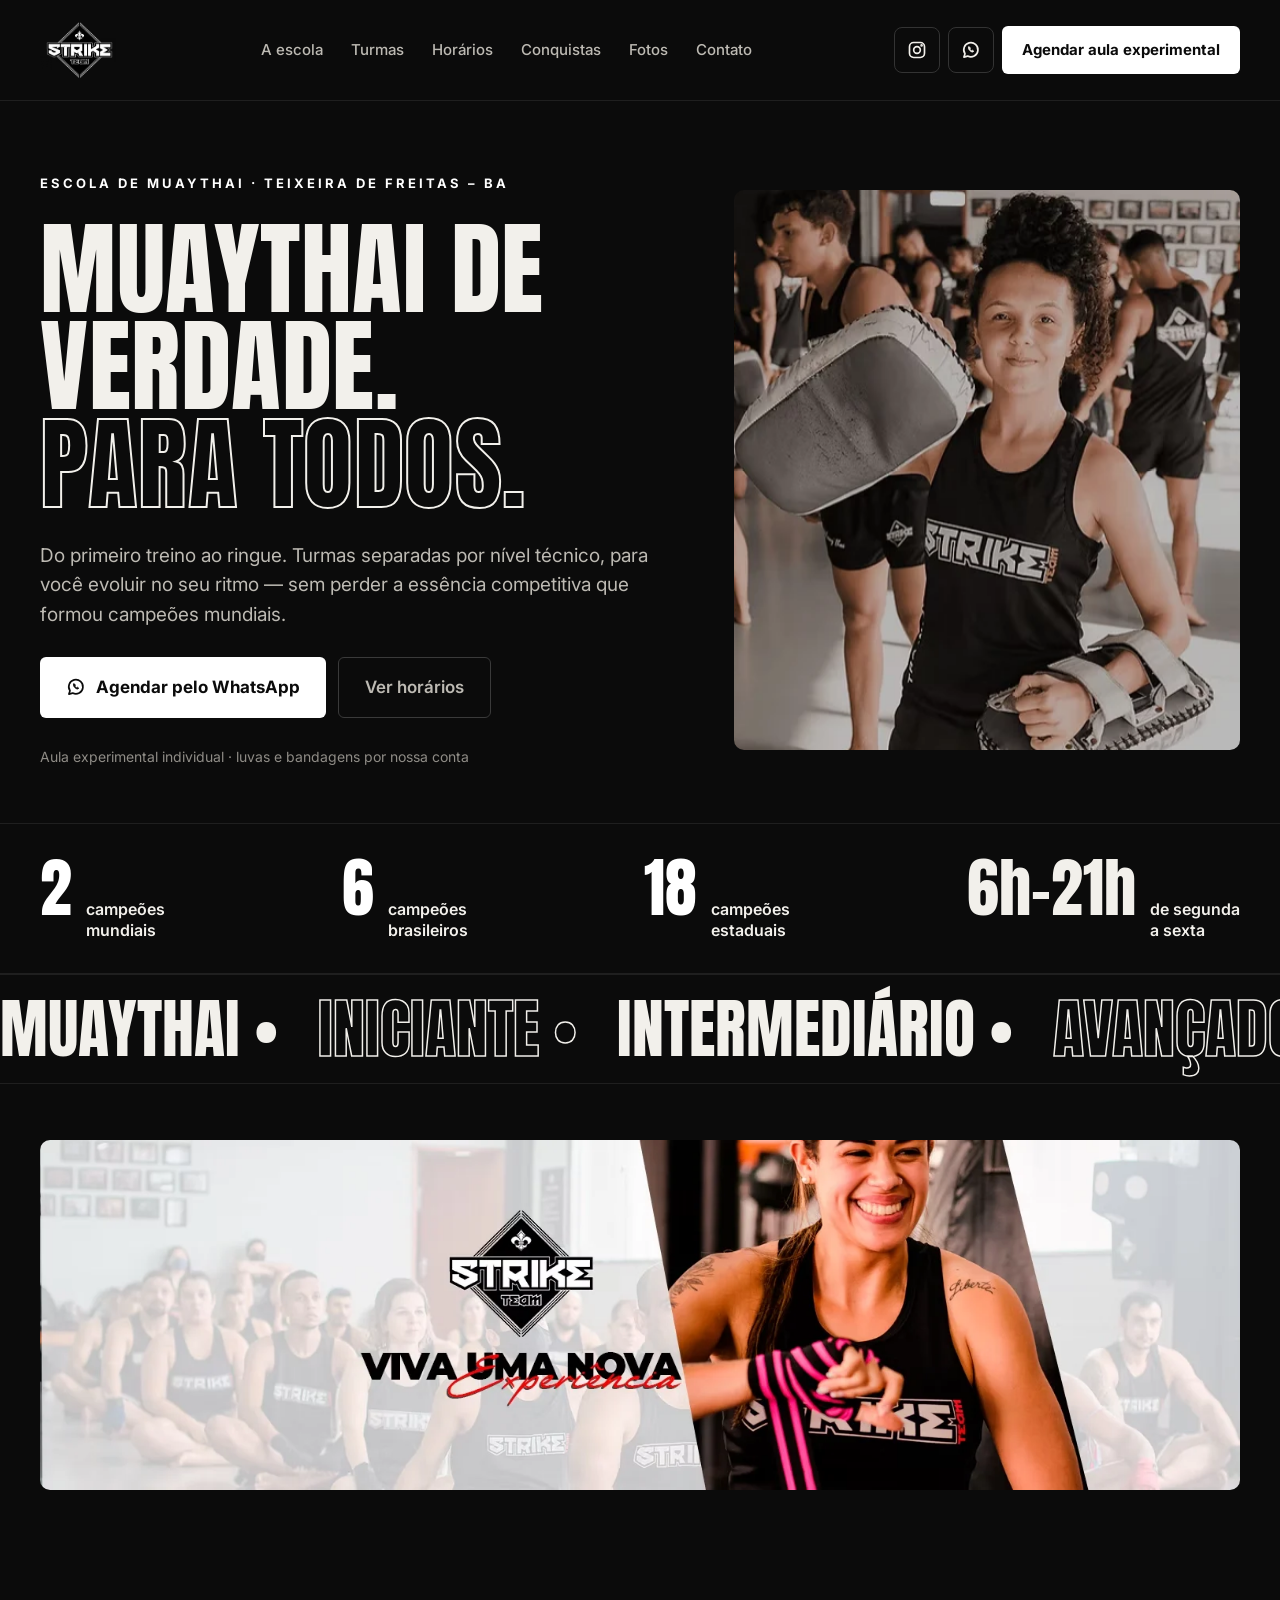
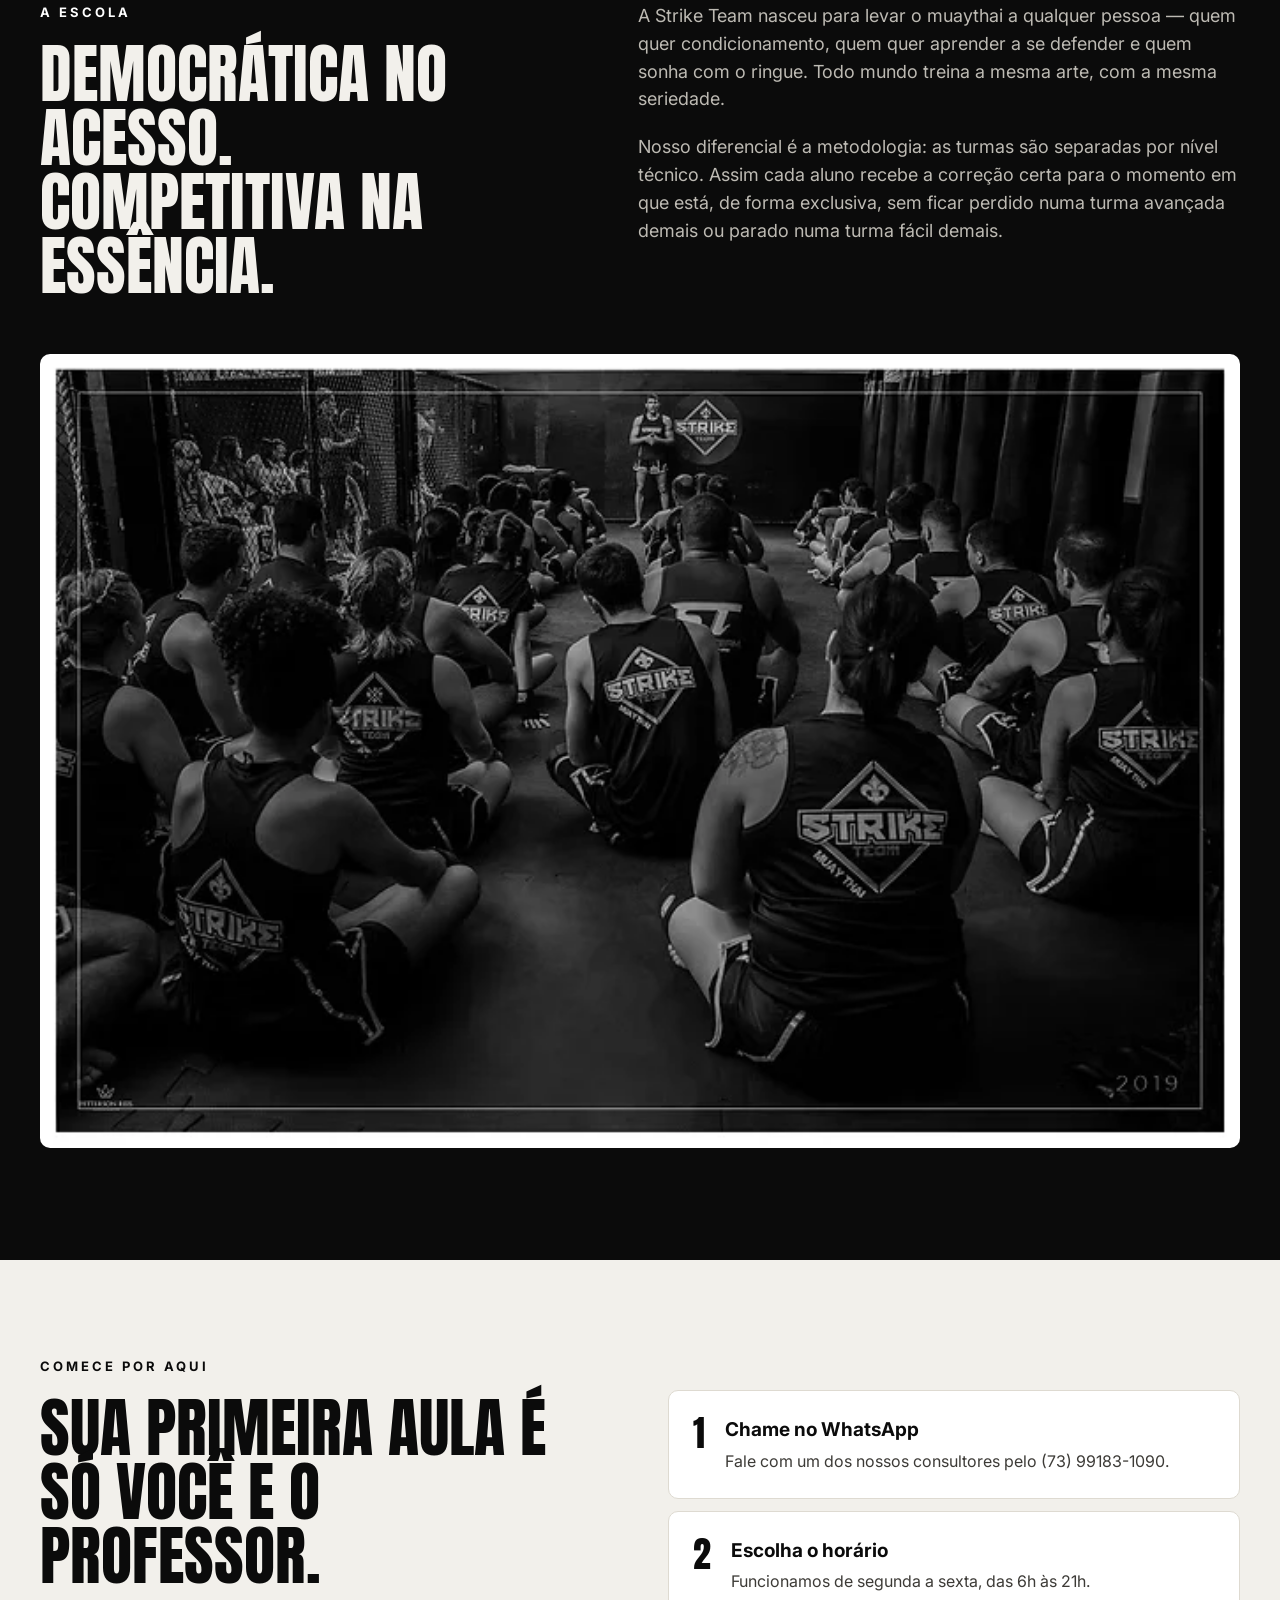
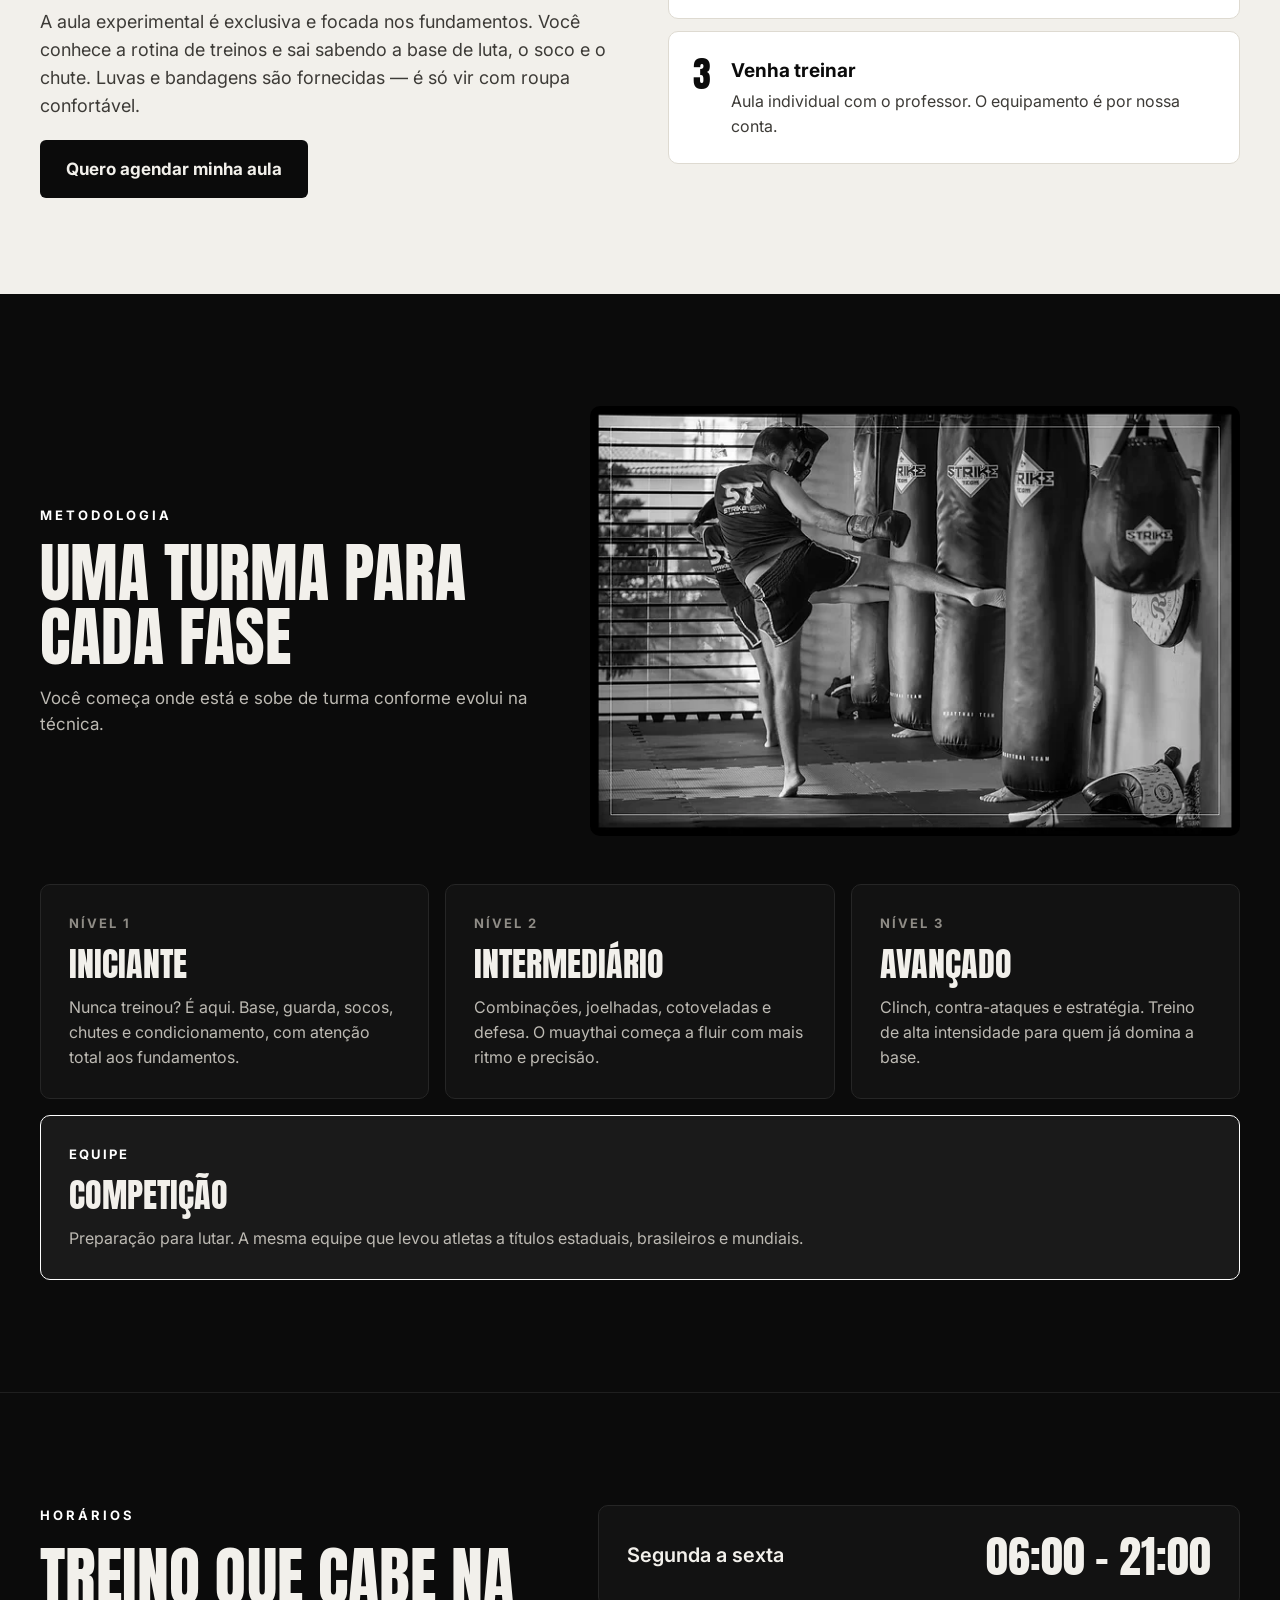
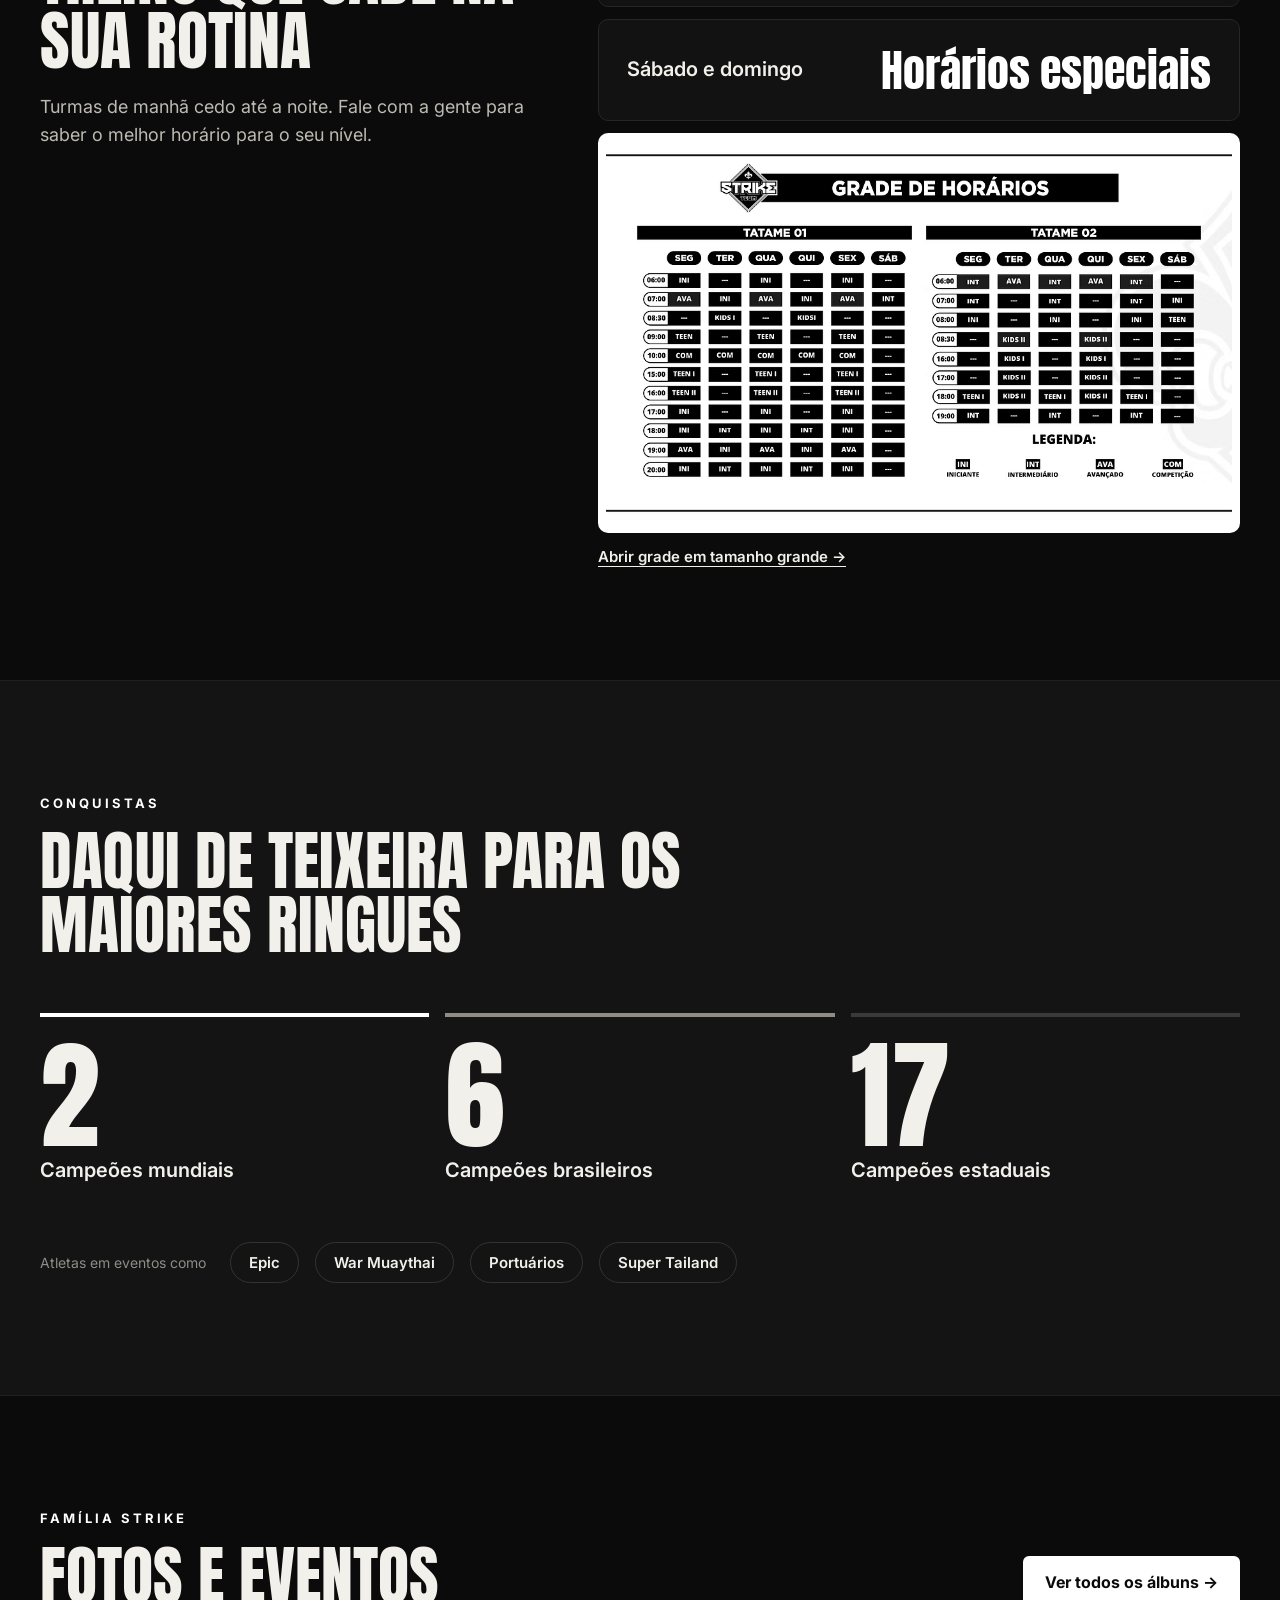
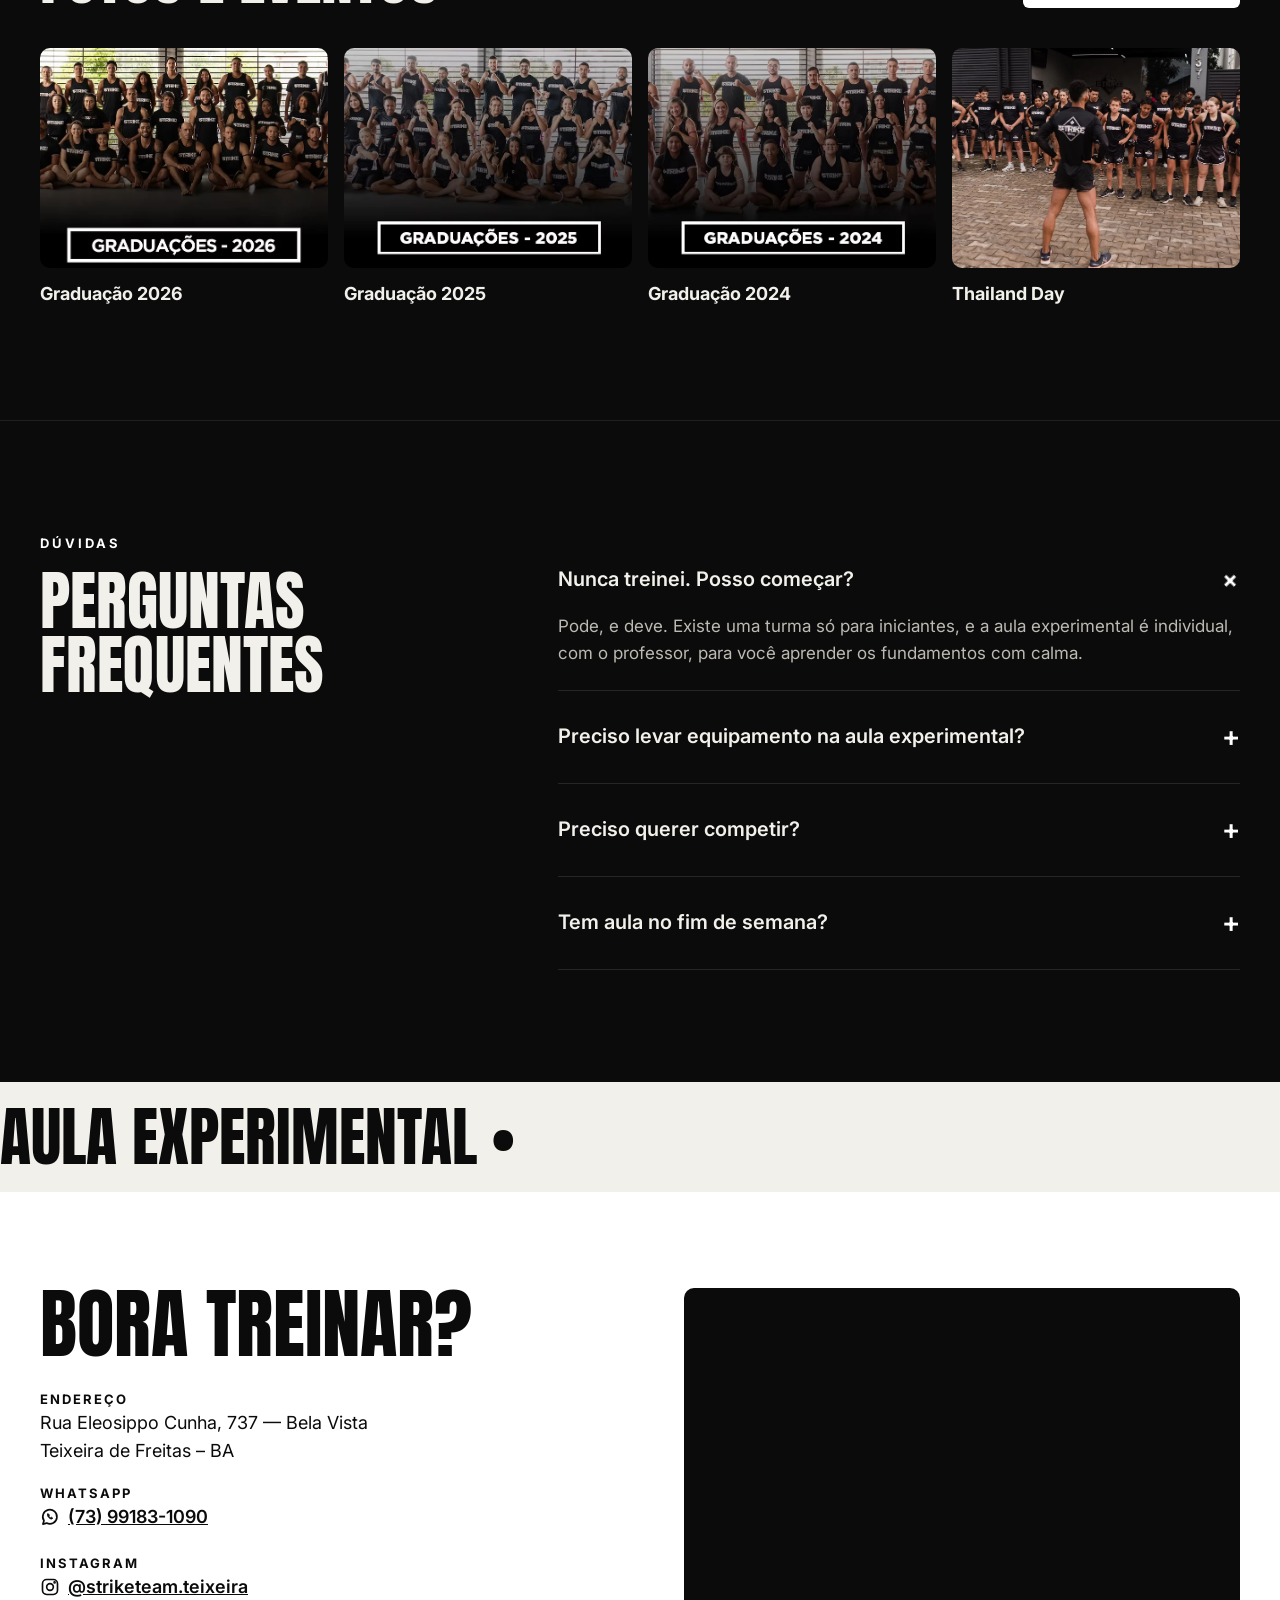
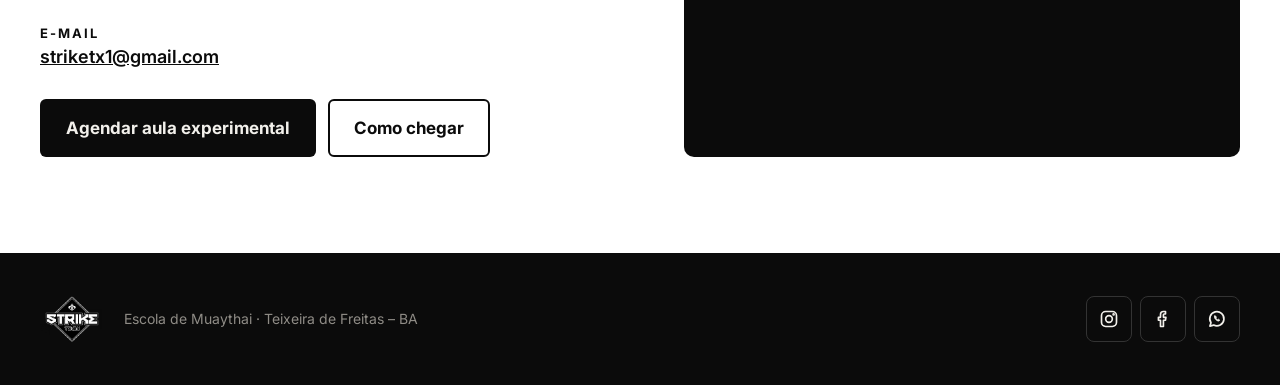
==== commit ae32237e: "Ícones e links de Instagram e WhatsApp Ícones de Instagram e WhatsApp no menu das duas páginas, Inst" ====
--- a/animado/index.html
+++ b/animado/index.html
@@ -21,6 +21,7 @@
 details summary{list-style:none;cursor:pointer}
 details summary::-webkit-details-marker{display:none}
 details[open] .plus{transform:rotate(45deg)}
+.fx-icon{transition:background-color .25s,color .25s,border-color .25s}.fx-icon:hover{background:#F2F0EB;color:#0B0B0B !important;border-color:#F2F0EB !important}
 </style>
 <script>if(!(window.matchMedia&&matchMedia("(prefers-reduced-motion: reduce)").matches))document.documentElement.classList.add("js")</script>
 <link rel="stylesheet" href="fx.css">
@@ -45,7 +46,11 @@
 <a class="navlink" href="fotos.html">Fotos</a>
 <a class="navlink" href="#contato">Contato</a>
 </nav>
+<div style="display: flex; align-items: center; gap: 8px">
+<a class="fx-icon" href="https://www.instagram.com/striketeam.teixeira/" target="_blank" rel="noopener" aria-label="Instagram da Strike Team" style="width: 44px; height: 44px; border: 1px solid #333; border-radius: 8px; display: inline-flex; align-items: center; justify-content: center; color: #F2F0EB"><svg aria-hidden="true" width="20" height="20" viewBox="0 0 24 24" fill="none" stroke="currentColor" stroke-width="2" stroke-linecap="round" stroke-linejoin="round"><rect x="3" y="3" width="18" height="18" rx="5"></rect><circle cx="12" cy="12" r="4"></circle><circle cx="17.5" cy="6.5" r="0.6" fill="currentColor"></circle></svg></a>
+<a class="fx-icon" href="https://wa.me/5573991831090" target="_blank" rel="noopener" aria-label="WhatsApp da Strike Team" style="width: 44px; height: 44px; border: 1px solid #333; border-radius: 8px; display: inline-flex; align-items: center; justify-content: center; color: #F2F0EB"><svg aria-hidden="true" width="20" height="20" viewBox="0 0 24 24" fill="none" stroke="currentColor" stroke-width="2" stroke-linecap="round" stroke-linejoin="round"><path d="M3.5 20.5l1.3-4A8.5 8.5 0 1 1 8 19.3l-4.5 1.2z"></path><path d="M9 8.6c-.3.9 0 2.4 1.4 3.9 1.5 1.6 3.1 2.1 4 1.9l.8-1.2-1.7-1-.9.8c-.9-.4-1.7-1.2-2.1-2.1l.8-.9-1-1.7L9 8.6z" fill="currentColor" stroke-width="1"></path></svg></a>
 <a class="btn-red" href="https://wa.me/5573991831090?text=Ol%C3%A1!%20Quero%20agendar%20minha%20aula%20experimental%20na%20Strike%20Team." style="background: #FFFFFF; color: #0B0B0B; text-decoration: none; font-weight: 700; font-size: 15px; padding: 12px 20px; border-radius: 6px; min-height: 44px; box-sizing: border-box; display: inline-flex; align-items: center">Agendar aula experimental</a>
+</div>
 </div>
 </header>
 
@@ -57,7 +62,7 @@
 <p style="margin: 0; font-size: 19px; color: #BDBAB3; max-width: 34em">Do primeiro treino ao ringue. Turmas separadas por nível técnico, para você evoluir no seu ritmo — sem perder a essência competitiva que formou campeões mundiais.</p>
 <div style="display: flex; flex-wrap: wrap; gap: 12px">
 <a class="btn-red" href="https://wa.me/5573991831090?text=Ol%C3%A1!%20Quero%20agendar%20minha%20aula%20experimental%20na%20Strike%20Team." style="background: #FFFFFF; color: #0B0B0B; text-decoration: none; font-weight: 700; font-size: 17px; padding: 16px 26px; border-radius: 6px; display: inline-flex; align-items: center; gap: 10px; min-height: 52px; box-sizing: border-box">
-<svg aria-hidden="true" width="20" height="20" viewBox="0 0 24 24" fill="none" stroke="currentColor" stroke-width="2" stroke-linecap="round" stroke-linejoin="round"><path d="M21 11.5a8.4 8.4 0 0 1-12.4 7.4L3 21l2.1-5.5A8.4 8.4 0 1 1 21 11.5z"></path></svg>
+<svg aria-hidden="true" width="20" height="20" viewBox="0 0 24 24" fill="none" stroke="currentColor" stroke-width="2" stroke-linecap="round" stroke-linejoin="round"><path d="M3.5 20.5l1.3-4A8.5 8.5 0 1 1 8 19.3l-4.5 1.2z"></path><path d="M9 8.6c-.3.9 0 2.4 1.4 3.9 1.5 1.6 3.1 2.1 4 1.9l.8-1.2-1.7-1-.9.8c-.9-.4-1.7-1.2-2.1-2.1l.8-.9-1-1.7L9 8.6z" fill="currentColor" stroke-width="1"></path></svg>
 Agendar pelo WhatsApp</a>
 <a class="btn-ghost" href="#horarios" style="border: 1px solid #3A3A3A; color: #BDBAB3; text-decoration: none; font-weight: 600; font-size: 17px; padding: 16px 26px; border-radius: 6px; display: inline-flex; align-items: center; min-height: 52px; box-sizing: border-box">Ver horários</a>
 </div>
@@ -276,7 +281,8 @@
 <h2 style="margin: 0; font-family: Anton, Impact, sans-serif; font-weight: 400; font-size: clamp(48px, 6vw, 88px); line-height: 0.95; text-transform: uppercase">Bora treinar?</h2>
 <div style="display: flex; flex-direction: column; gap: 18px; font-size: 18px">
 <div><span style="display: block; font-size: 13px; font-weight: 700; letter-spacing: 2px">ENDEREÇO</span>Rua Eleosippo Cunha, 737 — Bela Vista<br>Teixeira de Freitas – BA</div>
-<div><span style="display: block; font-size: 13px; font-weight: 700; letter-spacing: 2px">WHATSAPP</span><a href="https://wa.me/5573991831090" style="color: #0B0B0B; font-weight: 600">(73) 99183-1090</a></div>
+<div><span style="display: block; font-size: 13px; font-weight: 700; letter-spacing: 2px">WHATSAPP</span><a href="https://wa.me/5573991831090" target="_blank" rel="noopener" style="color: #0B0B0B; font-weight: 600; display: inline-flex; align-items: center; gap: 8px"><svg aria-hidden="true" width="20" height="20" viewBox="0 0 24 24" fill="none" stroke="currentColor" stroke-width="2" stroke-linecap="round" stroke-linejoin="round"><path d="M3.5 20.5l1.3-4A8.5 8.5 0 1 1 8 19.3l-4.5 1.2z"></path><path d="M9 8.6c-.3.9 0 2.4 1.4 3.9 1.5 1.6 3.1 2.1 4 1.9l.8-1.2-1.7-1-.9.8c-.9-.4-1.7-1.2-2.1-2.1l.8-.9-1-1.7L9 8.6z" fill="currentColor" stroke-width="1"></path></svg>(73) 99183-1090</a></div>
+<div><span style="display: block; font-size: 13px; font-weight: 700; letter-spacing: 2px">INSTAGRAM</span><a href="https://www.instagram.com/striketeam.teixeira/" target="_blank" rel="noopener" style="color: #0B0B0B; font-weight: 600; display: inline-flex; align-items: center; gap: 8px"><svg aria-hidden="true" width="20" height="20" viewBox="0 0 24 24" fill="none" stroke="currentColor" stroke-width="2" stroke-linecap="round" stroke-linejoin="round"><rect x="3" y="3" width="18" height="18" rx="5"></rect><circle cx="12" cy="12" r="4"></circle><circle cx="17.5" cy="6.5" r="0.6" fill="currentColor"></circle></svg>@striketeam.teixeira</a></div>
 <div><span style="display: block; font-size: 13px; font-weight: 700; letter-spacing: 2px">E-MAIL</span><a href="mailto:striketx1@gmail.com" style="color: #0B0B0B; font-weight: 600">striketx1@gmail.com</a></div>
 </div>
 <div style="display: flex; flex-wrap: wrap; gap: 12px">
@@ -295,14 +301,14 @@
 <span style="margin-left: 12px">Escola de Muaythai · Teixeira de Freitas – BA</span>
 </div>
 <div style="display: flex; gap: 8px">
-<a href="https://instagram.com/striketeam.teixeira" aria-label="Instagram da Strike Team" style="width: 44px; height: 44px; border: 1px solid #333; border-radius: 8px; display: inline-flex; align-items: center; justify-content: center">
-<svg aria-hidden="true" width="20" height="20" viewBox="0 0 24 24" fill="none" stroke="currentColor" stroke-width="2" stroke-linecap="round" stroke-linejoin="round"><rect x="3" y="3" width="18" height="18" rx="5"></rect><circle cx="12" cy="12" r="4"></circle><circle cx="17.5" cy="6.5" r="0.6"></circle></svg>
+<a href="https://www.instagram.com/striketeam.teixeira/" aria-label="Instagram da Strike Team" style="width: 44px; height: 44px; border: 1px solid #333; border-radius: 8px; display: inline-flex; align-items: center; justify-content: center">
+<svg aria-hidden="true" width="20" height="20" viewBox="0 0 24 24" fill="none" stroke="currentColor" stroke-width="2" stroke-linecap="round" stroke-linejoin="round"><rect x="3" y="3" width="18" height="18" rx="5"></rect><circle cx="12" cy="12" r="4"></circle><circle cx="17.5" cy="6.5" r="0.6" fill="currentColor"></circle></svg>
 </a>
 <a href="https://facebook.com/striketeam.tx" aria-label="Facebook da Strike Team" style="width: 44px; height: 44px; border: 1px solid #333; border-radius: 8px; display: inline-flex; align-items: center; justify-content: center">
 <svg aria-hidden="true" width="20" height="20" viewBox="0 0 24 24" fill="none" stroke="currentColor" stroke-width="2" stroke-linecap="round" stroke-linejoin="round"><path d="M15 3h-2.5A3.5 3.5 0 0 0 9 6.5V10H6.5v3.5H9V21h3.5v-7.5H15l.5-3.5h-3V7a1 1 0 0 1 1-1H15z"></path></svg>
 </a>
 <a href="https://wa.me/5573991831090" aria-label="WhatsApp da Strike Team" style="width: 44px; height: 44px; border: 1px solid #333; border-radius: 8px; display: inline-flex; align-items: center; justify-content: center">
-<svg aria-hidden="true" width="20" height="20" viewBox="0 0 24 24" fill="none" stroke="currentColor" stroke-width="2" stroke-linecap="round" stroke-linejoin="round"><path d="M21 11.5a8.4 8.4 0 0 1-12.4 7.4L3 21l2.1-5.5A8.4 8.4 0 1 1 21 11.5z"></path></svg>
+<svg aria-hidden="true" width="20" height="20" viewBox="0 0 24 24" fill="none" stroke="currentColor" stroke-width="2" stroke-linecap="round" stroke-linejoin="round"><path d="M3.5 20.5l1.3-4A8.5 8.5 0 1 1 8 19.3l-4.5 1.2z"></path><path d="M9 8.6c-.3.9 0 2.4 1.4 3.9 1.5 1.6 3.1 2.1 4 1.9l.8-1.2-1.7-1-.9.8c-.9-.4-1.7-1.2-2.1-2.1l.8-.9-1-1.7L9 8.6z" fill="currentColor" stroke-width="1"></path></svg>
 </a>
 </div>
 </footer>
